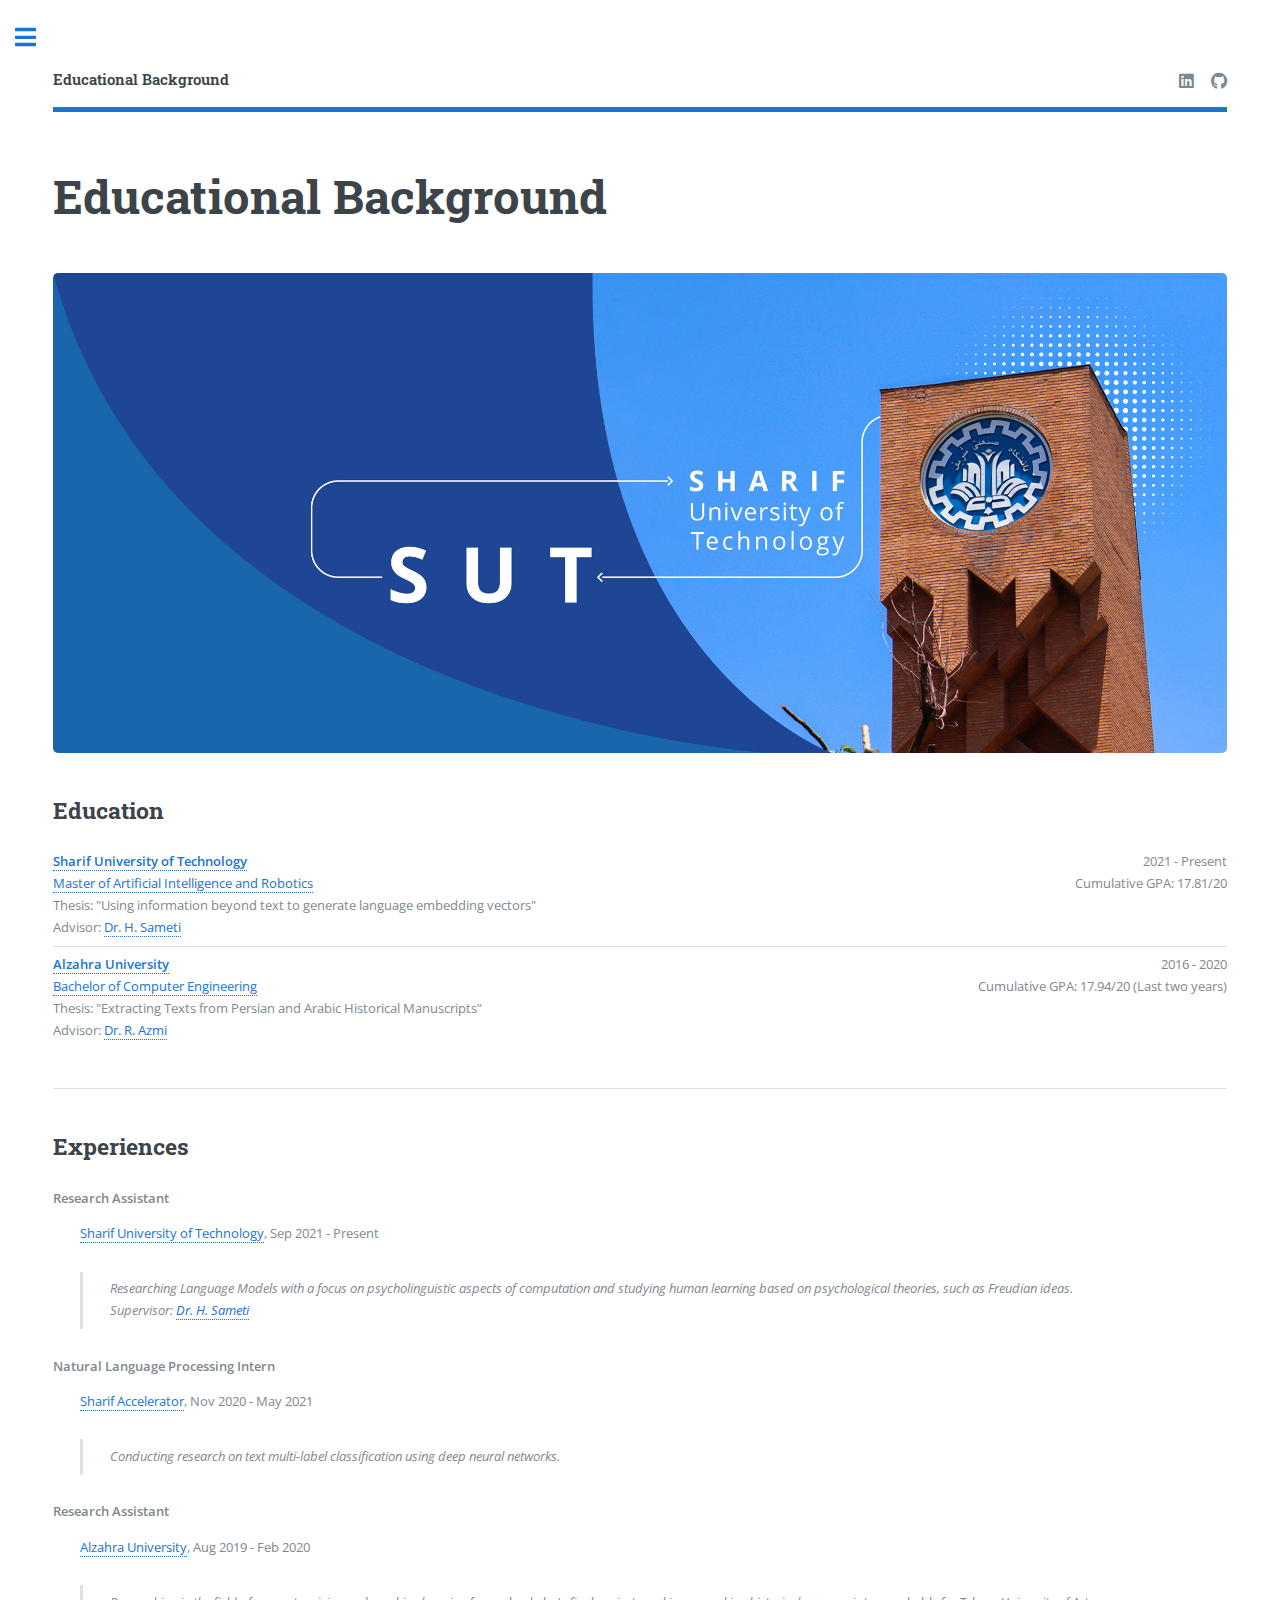
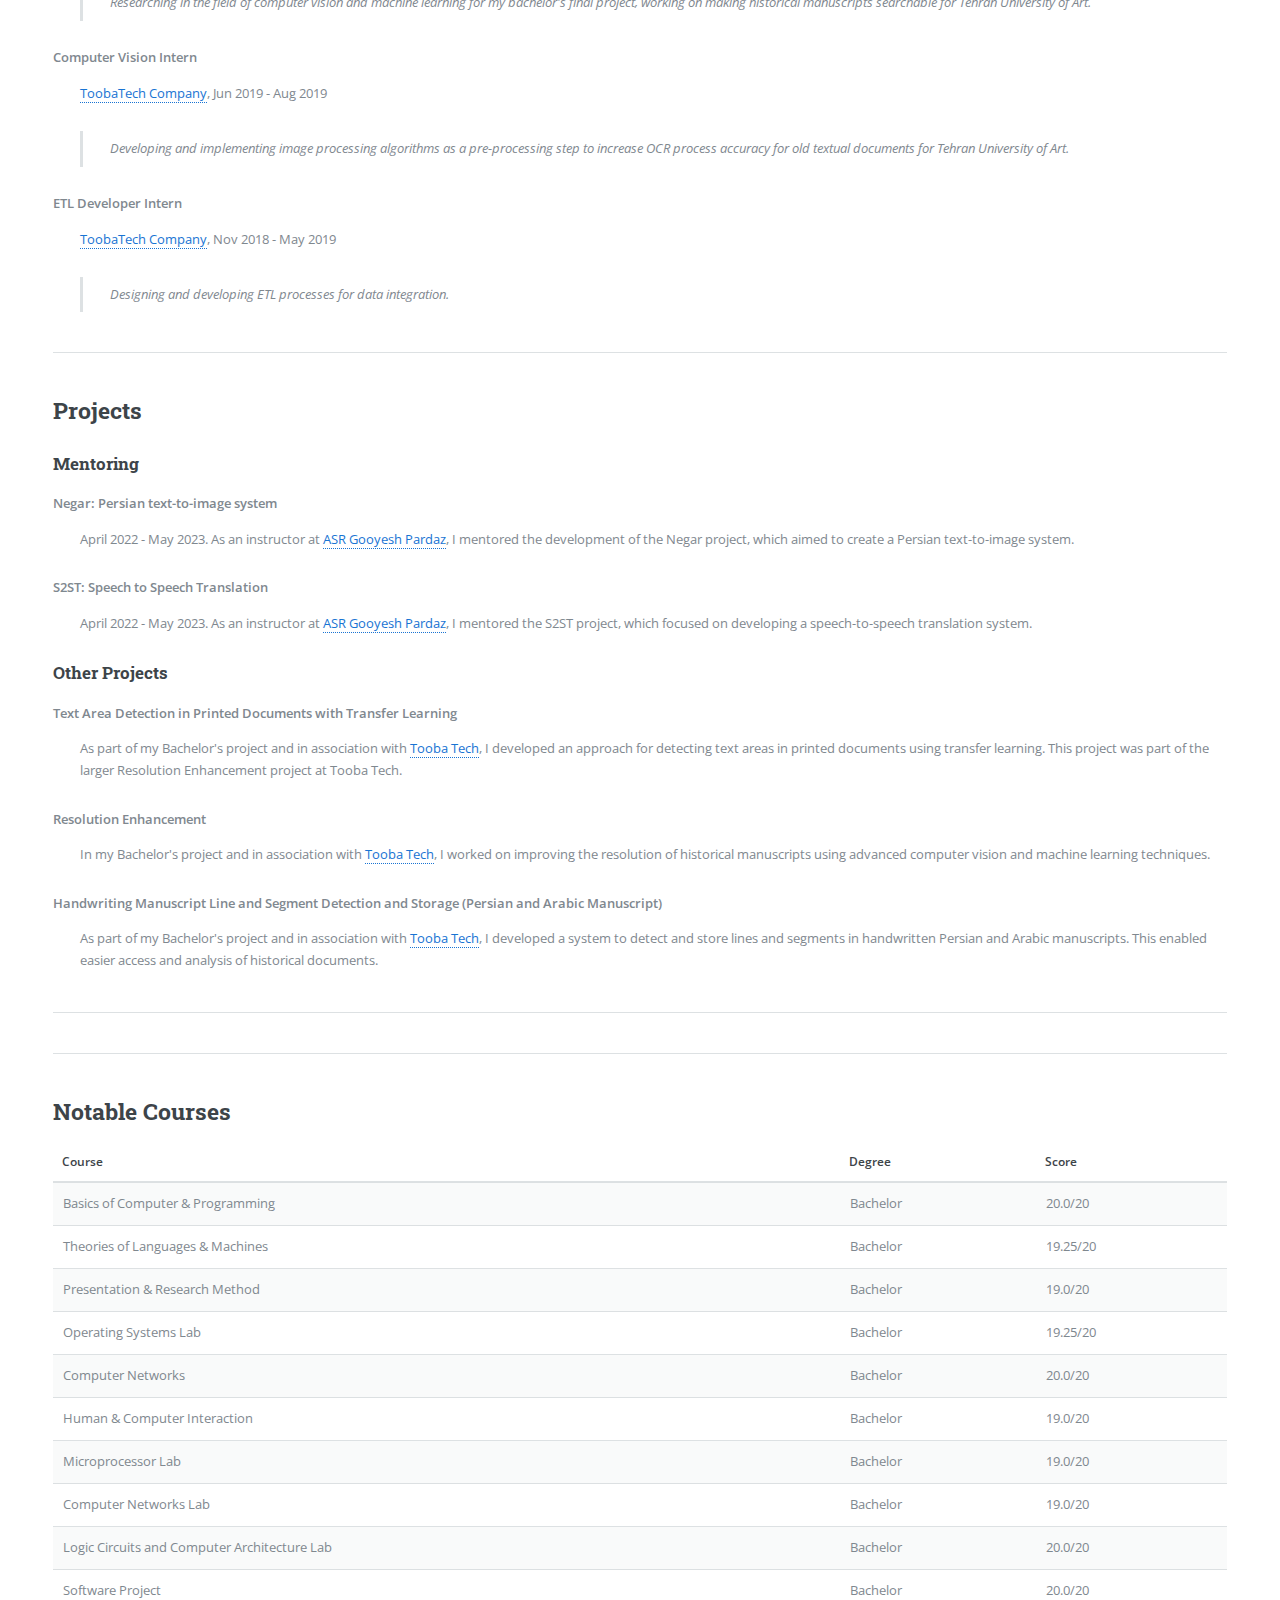
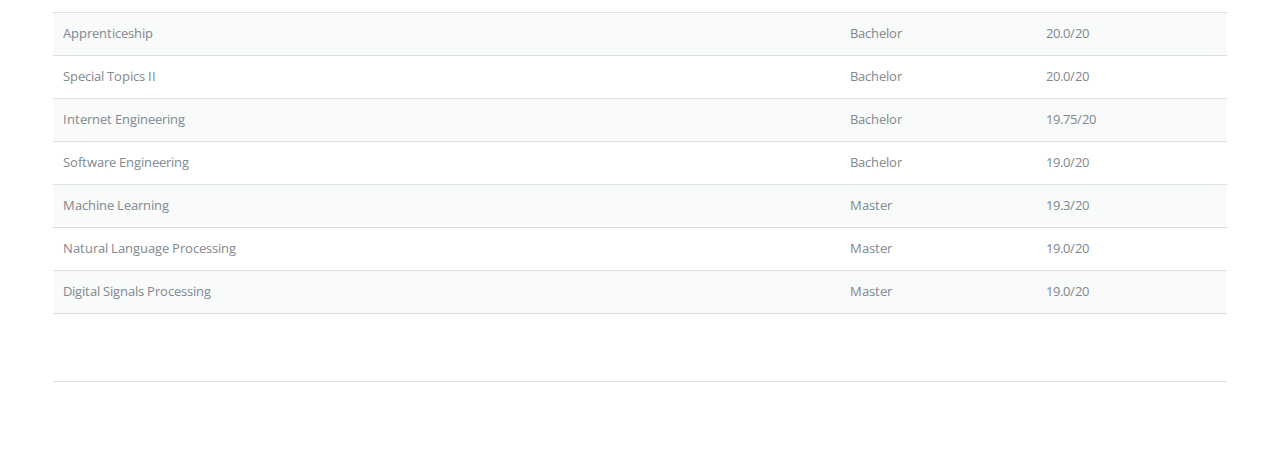
==== Education_and_Research.html @ 4a3ab9bb "Add files via upload" ====
<!DOCTYPE HTML>
<!--
	Editorial by HTML5 UP
	html5up.net | @ajlkn
	Free for personal and commercial use under the CCA 3.0 license (html5up.net/license)
-->
<html>
	<head>
		<title>Zeinab S. Taghavi</title>
		<meta charset="utf-8" />
		<meta name="viewport" content="width=device-width, initial-scale=1, user-scalable=no" />
		<link rel="stylesheet" href="assets/css/main.css" />
	</head>
	<body class="is-preload">

		<!-- Wrapper -->
			<div id="wrapper">

				<!-- Main -->
					<div id="main">
						<div class="inner">

							<!-- Header -->
								<header id="header">
									<a href="Education_and_Research.html" class="logo"><strong>Educational Background</strong></a>
									<ul class="icons">
										<li><a href="https://www.linkedin.com/in/zeinab-taghavi" class="icon brands fa-linkedin"><span class="label">Linkedin</span></a></li>
										<li><a href="https://github.com/ZeinabTaghavi" class="icon brands fa-github"><span class="label">Github</span></a></li>
									</ul>
								</header>

								
								
							<!-- Content -->
								<section>
									<header class="main">
										<h1>Educational Background</h1>
									</header>

									<span class="image main"><img src="images/edu_1.png" alt="" /></span>

									<div class="col-6 col-12-small" id="Education">
										<h2>Education</h2>
										<ul class="alt">
											<li>
												<strong><a href="https://en.sharif.edu">Sharif University of Technology</a></strong> <span style="float: right;">2021 - Present</span><br>
												<a href="https://ce.sharif.edu">Master of Artificial Intelligence and Robotics</a> <span style="float: right;">Cumulative GPA: 17.81/20</span><br>
												Thesis: "Using information beyond text to generate language embedding vectors"<br>
												Advisor: <a href="http://sharif.edu/~sameti/">Dr. H. Sameti</a>
											</li>
											<li>
												<strong><a href="https://en.alzahra.ac.ir">Alzahra University</a></strong> <span style="float: right;">2016 - 2020</span><br>
												<a href="https://en.alzahra.ac.ir/engineering-history">Bachelor of Computer Engineering</a> <span style="float: right;">Cumulative GPA: 17.94/20 (Last two years)</span><br>
												Thesis: "Extracting Texts from Persian and Arabic Historical Manuscripts"<br>
												Advisor: <a href="https://staff.alzahra.ac.ir/azmi/En">Dr. R. Azmi</a>
											</li>
										</ul>
									</div>
									
									<hr class="major" />
									
									<div id="Experiences">
										<h2>Experiences</h2>
										<dl>
											<dt>Research Assistant</dt>
											<dd>
												<p><a href="https://en.sharif.edu">Sharif University of Technology</a>, Sep 2021 - Present<br>
													<blockquote>Researching Language Models with a focus on psycholinguistic aspects of computation and studying human learning based on psychological theories, such as Freudian ideas.<br>
												Supervisor: <a href="http://sharif.edu/~sameti/">Dr. H. Sameti</a></blockquote></p>
											</dd>
											<dt>Natural Language Processing Intern</dt>
											<dd>
												<p><a href="https://techpark.sharif.ir/en/accelerator/">Sharif Accelerator</a>, Nov 2020 - May 2021<br>
												<blockquote>Conducting research on text multi-label classification using deep neural networks.</blockquote></p>
											</dd>
											<dt>Research Assistant</dt>
											<dd>
												<p><a href="https://en.alzahra.ac.ir">Alzahra University</a>, Aug 2019 - Feb 2020<br>
												<blockquote>Researching in the field of computer vision and machine learning for my bachelor's final project, working on making historical manuscripts searchable for Tehran University of Art.</blockquote></p>
											</dd>
											<dt>Computer Vision Intern</dt>
											<dd>
												<p><a href="https://www.linkedin.com/company/toobatech/about/">ToobaTech Company</a>, Jun 2019 - Aug 2019<br>
												<blockquote>Developing and implementing image processing algorithms as a pre-processing step to increase OCR process accuracy for old textual documents for Tehran University of Art.</blockquote></p>
											</dd>
											<dt>ETL Developer Intern</dt>
											<dd>
												<p><a href="https://www.linkedin.com/company/toobatech/about/">ToobaTech Company</a>, Nov 2018 - May 2019<br>
												<blockquote>Designing and developing ETL processes for data integration.</blockquote></p>
											</dd>
										</dl>
									</div>

									
									<hr class="major" />
									<div id="Projects">
										<h2>Projects</h2>

										<h3>Mentoring</h3>
										<dl>
											<dt>Negar: Persian text-to-image system</dt>
											<dd>
												<p>April 2022 - May 2023. As an instructor at <a href="http://asr-gooyesh.com/en/">ASR Gooyesh Pardaz</a>, I mentored the development of the Negar project, which aimed to create a Persian text-to-image system.</p>
											</dd>
											<dt>S2ST: Speech to Speech Translation</dt>
											<dd>
												<p>April 2022 - May 2023. As an instructor at <a href="http://asr-gooyesh.com/en/">ASR Gooyesh Pardaz</a>, I mentored the S2ST project, which focused on developing a speech-to-speech translation system.</p>
											</dd>
										</dl>

										<h3>Other Projects</h3>
										<dl>
											<dt>Text Area Detection in Printed Documents with Transfer Learning</dt>
											<dd>
												<p>As part of my Bachelor's project and in association with <a href="https://www.linkedin.com/company/toobatech/about/">Tooba Tech</a>, I developed an approach for detecting text areas in printed documents using transfer learning. This project was part of the larger Resolution Enhancement project at Tooba Tech.</p>
											</dd>
											<dt>Resolution Enhancement</dt>
											<dd>
												<p>In my Bachelor's project and in association with <a href="https://www.linkedin.com/company/toobatech/about/">Tooba Tech</a>, I worked on improving the resolution of historical manuscripts using advanced computer vision and machine learning techniques.</p>
											</dd>
											<dt>Handwriting Manuscript Line and Segment Detection and Storage (Persian and Arabic Manuscript)</dt>
											<dd>
												<p>As part of my Bachelor's project and in association with <a href="https://www.linkedin.com/company/toobatech/about/">Tooba Tech</a>, I developed a system to detect and store lines and segments in handwritten Persian and Arabic manuscripts. This enabled easier access and analysis of historical documents.</p>
											</dd>
										</dl>
									</div>

									<hr class="major" />

									<hr class="major" />


									<div id="Notable_Courses">
										<h2>Notable Courses</h2>
										<div class="table-wrapper">
											<table>
												<thead>
													<tr>
														<th>Course</th>
														<th>Degree</th>
														<th>Score</th>
													</tr>
												</thead>
												<tbody>
													<!-- Bachelor Courses -->
													<tr>
														<td>Basics of Computer & Programming</td>
														<td>Bachelor</td>
														<td>20.0/20</td>
													</tr>
													<tr>
														<td>Theories of Languages & Machines</td>
														<td>Bachelor</td>
														<td>19.25/20</td>
													</tr>
													<!-- Add more Bachelor courses here -->
													<tr>
														<td>Presentation & Research Method</td>
														<td>Bachelor</td>
														<td>19.0/20</td>
													</tr>
													<tr>
														<td>Operating Systems Lab</td>
														<td>Bachelor</td>
														<td>19.25/20</td>
													</tr>
													<tr>
														<td>Computer Networks</td>
														<td>Bachelor</td>
														<td>20.0/20</td>
													</tr>
													<tr>
														<td>Human & Computer Interaction</td>
														<td>Bachelor</td>
														<td>19.0/20</td>
													</tr>
													<tr>
														<td>Microprocessor Lab</td>
														<td>Bachelor</td>
														<td>19.0/20</td>
													</tr>
													<tr>
														<td>Computer Networks Lab</td>
														<td>Bachelor</td>
														<td>19.0/20</td>
													</tr>
													<tr>
														<td>Logic Circuits and Computer Architecture Lab</td>
														<td>Bachelor</td>
														<td>20.0/20</td>
													</tr>
													<tr>
														<td>Software Project</td>
														<td>Bachelor</td>
														<td>20.0/20</td>
													</tr>
													<tr>
														<td>Apprenticeship</td>
														<td>Bachelor</td>
														<td>20.0/20</td>
													</tr>
													<tr>
														<td>Special Topics II</td>
														<td>Bachelor</td>
														<td>20.0/20</td>
													</tr>
													<tr>
														<td>Internet Engineering</td>
														<td>Bachelor</td>
														<td>19.75/20</td>
													</tr>
													<tr>
														<td>Software Engineering</td>
														<td>Bachelor</td>
														<td>19.0/20</td>
													</tr>
									
													<!-- Master Courses -->
													<tr>
														<td>Machine Learning</td>
														<td>Master</td>
														<td>19.3/20</td>
													</tr>
													<tr>
														<td>Natural Language Processing</td>
														<td>Master</td>
														<td>19.0/20</td>
													</tr>
													<tr>
														<td>Digital Signals Processing</td>
														<td>Master</td>
														<td>19.0/20</td>
													</tr>
													<!-- Add more Master courses here -->
												</tbody>
											</table>
										</div>
									</div>
									
									<hr class="major" />

								
								</section>

						</div>
					</div>

				<!-- Sidebar -->
				<div id="sidebar">
					<div class="inner">


						<!-- Menu -->
							<nav id="menu">
								<header class="major">
									<h2>Menu</h2>
								</header>
								<ul>
									<li><a href="index.html">Homepage</a></li>
									<li><a href="Education_and_Research.html">Education & Research</a></li>
									<ul>
										<li><a href="#Education">Education</a></li>
										<li><a href="#Experiences">Experiences</a></li>
										<li><a href="#Projects">Projects</a></li>
										<!-- <li><a href="#Publications">Publications</a></li> -->
										<li><a href="#Notable_Courses">Notable Courses</a></li>
									</ul>
									<li><a href="Teaching_Assistant_and_Experience.html">Teaching Assistant & Experience</a></li>
									
									<!-- <li>
										<span class="opener">Submenu</span>
										<ul>
											<li><a href="#">Lorem Dolor</a></li>
											<li><a href="#">Ipsum Adipiscing</a></li>
											<li><a href="#">Tempus Magna</a></li>
											<li><a href="#">Feugiat Veroeros</a></li>
										</ul>
									</li> -->
								</ul>
							</nav>

						<!-- Section -->
							<!-- <section>
								<header class="major">
									<h2>Ante interdum</h2>
								</header>
								<div class="mini-posts">
									<article>
										<a href="#" class="image"><img src="images/pic07.jpg" alt="" /></a>
										<p>Aenean ornare velit lacus, ac varius enim lorem ullamcorper dolore aliquam.</p>
									</article>
									<article>
										<a href="#" class="image"><img src="images/pic08.jpg" alt="" /></a>
										<p>Aenean ornare velit lacus, ac varius enim lorem ullamcorper dolore aliquam.</p>
									</article>
									<article>
										<a href="#" class="image"><img src="images/pic09.jpg" alt="" /></a>
										<p>Aenean ornare velit lacus, ac varius enim lorem ullamcorper dolore aliquam.</p>
									</article>
								</div>
								<ul class="actions">
									<li><a href="#" class="button">More</a></li>
								</ul>
							</section> -->

						<!-- Section -->
							<section>
								<header class="major">
									<h2>Get in touch</h2>
								</header>
								<p>I'm always excited to connect with others who share my interests in artificial intelligence, language models, and related research areas. If you have any questions, ideas, or opportunities you'd like to discuss, please don't hesitate to reach out. You can contact me through email. I look forward to hearing from you and exploring potential collaborations!</p>
								<ul class="contact">
									<li class="icon solid fa-envelope"><a href="#">zeinabtaghavi@sharif.edu</a></li>
									<li class="icon solid fa-envelope"><a href="#">zeinabtaghavi1377@gmail.com</a></li>
									
								</ul>
							</section>


							<!-- Footer -->
								<footer id="footer">
									<p class="copyright">&copy; Untitled. All rights reserved. Demo Images: <a href="https://unsplash.com">Unsplash</a>. Design: <a href="https://html5up.net">HTML5 UP</a>.</p>
								</footer>

						</div>
					</div>

			</div>

		<!-- Scripts -->
			<script src="assets/js/jquery.min.js"></script>
			<script src="assets/js/browser.min.js"></script>
			<script src="assets/js/breakpoints.min.js"></script>
			<script src="assets/js/util.js"></script>
			<script src="assets/js/main.js"></script>

	</body>
</html>
---- assets/css/main.css ----
@import url(fontawesome-all.min.css);
@import url("https://fonts.googleapis.com/css?family=Open+Sans:400,600,400italic,600italic|Roboto+Slab:400,700");
/*
	Editorial by HTML5 UP
	html5up.net | @ajlkn
	Free for personal and commercial use under the CCA 3.0 license (html5up.net/license)
*/
html, body, div, span, applet, object,
iframe, h1, h2, h3, h4, h5, h6, p, blockquote,
pre, a, abbr, acronym, address, big, cite,
code, del, dfn, em, img, ins, kbd, q, s, samp,
small, strike, strong, sub, sup, tt, var, b,
u, i, center, dl, dt, dd, ol, ul, li, fieldset,
form, label, legend, table, caption, tbody,
tfoot, thead, tr, th, td, article, aside,
canvas, details, embed, figure, figcaption,
footer, header, hgroup, menu, nav, output, ruby,
section, summary, time, mark, audio, video {
  margin: 0;
  padding: 0;
  border: 0;
  font-size: 100%;
  font: inherit;
  vertical-align: baseline; }

article, aside, details, figcaption, figure,
footer, header, hgroup, menu, nav, section {
  display: block; }

body {
  line-height: 1; }

ol, ul {
  list-style: none; }

blockquote, q {
  quotes: none; }
  blockquote:before, blockquote:after, q:before, q:after {
    content: '';
    content: none; }

table {
  border-collapse: collapse;
  border-spacing: 0; }

body {
  -webkit-text-size-adjust: none; }

mark {
  background-color: transparent;
  color: inherit; }

input::-moz-focus-inner {
  border: 0;
  padding: 0; }

input, select, textarea {
  -moz-appearance: none;
  -webkit-appearance: none;
  -ms-appearance: none;
  appearance: none; }

/* Basic */
@-ms-viewport {
  width: device-width; }

body {
  -ms-overflow-style: scrollbar; }

@media screen and (max-width: 480px) {
  html, body {
    min-width: 320px; } }

html {
  box-sizing: border-box; }

*, *:before, *:after {
  box-sizing: inherit; }

body {
  background: #ffffff; }
  body.is-preload *, body.is-preload *:before, body.is-preload *:after, body.is-resizing *, body.is-resizing *:before, body.is-resizing *:after {
    -moz-animation: none !important;
    -webkit-animation: none !important;
    -ms-animation: none !important;
    animation: none !important;
    -moz-transition: none !important;
    -webkit-transition: none !important;
    -ms-transition: none !important;
    transition: none !important; }

/* Type */
body, input, select, textarea {
  color: #7f888f;
  font-family: "Open Sans", sans-serif;
  font-size: 13pt;
  font-weight: 400;
  line-height: 1.65; }
  @media screen and (max-width: 1680px) {
    body, input, select, textarea {
      font-size: 11pt; } }
  @media screen and (max-width: 1280px) {
    body, input, select, textarea {
      font-size: 10pt; } }
  @media screen and (max-width: 360px) {
    body, input, select, textarea {
      font-size: 9pt; } }

a {
  -moz-transition: color 0.2s ease-in-out, border-bottom-color 0.2s ease-in-out;
  -webkit-transition: color 0.2s ease-in-out, border-bottom-color 0.2s ease-in-out;
  -ms-transition: color 0.2s ease-in-out, border-bottom-color 0.2s ease-in-out;
  transition: color 0.2s ease-in-out, border-bottom-color 0.2s ease-in-out;
  border-bottom: dotted 1px;
  color: #1974D3;
  text-decoration: none; }
  a:hover {
    border-bottom-color: #1974D3;
    color: #1974D3 !important; }
    a:hover strong {
      color: inherit; }

strong, b {
  color: #3d4449;
  font-weight: 600; }

em, i {
  font-style: italic; }

p {
  margin: 0 0 2em 0; }

h1, h2, h3, h4, h5, h6 {
  color: #3d4449;
  font-family: "Roboto Slab", serif;
  font-weight: 700;
  line-height: 1.5;
  margin: 0 0 1em 0; }
  h1 a, h2 a, h3 a, h4 a, h5 a, h6 a {
    color: inherit;
    text-decoration: none;
    border-bottom: 0; }

h1 {
  font-size: 4em;
  margin: 0 0 0.5em 0;
  line-height: 1.3; }

h2 {
  font-size: 1.75em; }

h3 {
  font-size: 1.25em; }

h4 {
  font-size: 1.1em; }

h5 {
  font-size: 0.9em; }

h6 {
  font-size: 0.7em; }

@media screen and (max-width: 1680px) {
  h1 {
    font-size: 3.5em; } }

@media screen and (max-width: 980px) {
  h1 {
    font-size: 3.25em; } }

@media screen and (max-width: 736px) {
  h1 {
    font-size: 2em;
    line-height: 1.4; }
  h2 {
    font-size: 1.5em; } }

sub {
  font-size: 0.8em;
  position: relative;
  top: 0.5em; }

sup {
  font-size: 0.8em;
  position: relative;
  top: -0.5em; }

blockquote {
  border-left: solid 3px rgba(210, 215, 217, 0.75);
  font-style: italic;
  margin: 0 0 2em 0;
  padding: 0.5em 0 0.5em 2em; }

code {
  background: rgba(230, 235, 237, 0.25);
  border-radius: 0.375em;
  border: solid 1px rgba(210, 215, 217, 0.75);
  font-family: "Courier New", monospace;
  font-size: 0.9em;
  margin: 0 0.25em;
  padding: 0.25em 0.65em; }

pre {
  -webkit-overflow-scrolling: touch;
  font-family: "Courier New", monospace;
  font-size: 0.9em;
  margin: 0 0 2em 0; }
  pre code {
    display: block;
    line-height: 1.75;
    padding: 1em 1.5em;
    overflow-x: auto; }

hr {
  border: 0;
  border-bottom: solid 1px rgba(210, 215, 217, 0.75);
  margin: 2em 0; }
  hr.major {
    margin: 3em 0; }

.align-left {
  text-align: left; }

.align-center {
  text-align: center; }

.align-right {
  text-align: right; }

/* Row */
.row {
  display: flex;
  flex-wrap: wrap;
  box-sizing: border-box;
  align-items: stretch; }
  .row > * {
    box-sizing: border-box; }
  .row.gtr-uniform > * > :last-child {
    margin-bottom: 0; }
  .row.aln-left {
    justify-content: flex-start; }
  .row.aln-center {
    justify-content: center; }
  .row.aln-right {
    justify-content: flex-end; }
  .row.aln-top {
    align-items: flex-start; }
  .row.aln-middle {
    align-items: center; }
  .row.aln-bottom {
    align-items: flex-end; }
  .row > .imp {
    order: -1; }
  .row > .col-1 {
    width: 8.33333%; }
  .row > .off-1 {
    margin-left: 8.33333%; }
  .row > .col-2 {
    width: 16.66667%; }
  .row > .off-2 {
    margin-left: 16.66667%; }
  .row > .col-3 {
    width: 25%; }
  .row > .off-3 {
    margin-left: 25%; }
  .row > .col-4 {
    width: 33.33333%; }
  .row > .off-4 {
    margin-left: 33.33333%; }
  .row > .col-5 {
    width: 41.66667%; }
  .row > .off-5 {
    margin-left: 41.66667%; }
  .row > .col-6 {
    width: 50%; }
  .row > .off-6 {
    margin-left: 50%; }
  .row > .col-7 {
    width: 58.33333%; }
  .row > .off-7 {
    margin-left: 58.33333%; }
  .row > .col-8 {
    width: 66.66667%; }
  .row > .off-8 {
    margin-left: 66.66667%; }
  .row > .col-9 {
    width: 75%; }
  .row > .off-9 {
    margin-left: 75%; }
  .row > .col-10 {
    width: 83.33333%; }
  .row > .off-10 {
    margin-left: 83.33333%; }
  .row > .col-11 {
    width: 91.66667%; }
  .row > .off-11 {
    margin-left: 91.66667%; }
  .row > .col-12 {
    width: 100%; }
  .row > .off-12 {
    margin-left: 100%; }
  .row.gtr-0 {
    margin-top: 0;
    margin-left: 0em; }
    .row.gtr-0 > * {
      padding: 0 0 0 0em; }
    .row.gtr-0.gtr-uniform {
      margin-top: 0em; }
      .row.gtr-0.gtr-uniform > * {
        padding-top: 0em; }
  .row.gtr-25 {
    margin-top: 0;
    margin-left: -0.375em; }
    .row.gtr-25 > * {
      padding: 0 0 0 0.375em; }
    .row.gtr-25.gtr-uniform {
      margin-top: -0.375em; }
      .row.gtr-25.gtr-uniform > * {
        padding-top: 0.375em; }
  .row.gtr-50 {
    margin-top: 0;
    margin-left: -0.75em; }
    .row.gtr-50 > * {
      padding: 0 0 0 0.75em; }
    .row.gtr-50.gtr-uniform {
      margin-top: -0.75em; }
      .row.gtr-50.gtr-uniform > * {
        padding-top: 0.75em; }
  .row {
    margin-top: 0;
    margin-left: -1.5em; }
    .row > * {
      padding: 0 0 0 1.5em; }
    .row.gtr-uniform {
      margin-top: -1.5em; }
      .row.gtr-uniform > * {
        padding-top: 1.5em; }
  .row.gtr-150 {
    margin-top: 0;
    margin-left: -2.25em; }
    .row.gtr-150 > * {
      padding: 0 0 0 2.25em; }
    .row.gtr-150.gtr-uniform {
      margin-top: -2.25em; }
      .row.gtr-150.gtr-uniform > * {
        padding-top: 2.25em; }
  .row.gtr-200 {
    margin-top: 0;
    margin-left: -3em; }
    .row.gtr-200 > * {
      padding: 0 0 0 3em; }
    .row.gtr-200.gtr-uniform {
      margin-top: -3em; }
      .row.gtr-200.gtr-uniform > * {
        padding-top: 3em; }
  @media screen and (max-width: 1680px) {
    .row {
      display: flex;
      flex-wrap: wrap;
      box-sizing: border-box;
      align-items: stretch; }
      .row > * {
        box-sizing: border-box; }
      .row.gtr-uniform > * > :last-child {
        margin-bottom: 0; }
      .row.aln-left {
        justify-content: flex-start; }
      .row.aln-center {
        justify-content: center; }
      .row.aln-right {
        justify-content: flex-end; }
      .row.aln-top {
        align-items: flex-start; }
      .row.aln-middle {
        align-items: center; }
      .row.aln-bottom {
        align-items: flex-end; }
      .row > .imp-xlarge {
        order: -1; }
      .row > .col-1-xlarge {
        width: 8.33333%; }
      .row > .off-1-xlarge {
        margin-left: 8.33333%; }
      .row > .col-2-xlarge {
        width: 16.66667%; }
      .row > .off-2-xlarge {
        margin-left: 16.66667%; }
      .row > .col-3-xlarge {
        width: 25%; }
      .row > .off-3-xlarge {
        margin-left: 25%; }
      .row > .col-4-xlarge {
        width: 33.33333%; }
      .row > .off-4-xlarge {
        margin-left: 33.33333%; }
      .row > .col-5-xlarge {
        width: 41.66667%; }
      .row > .off-5-xlarge {
        margin-left: 41.66667%; }
      .row > .col-6-xlarge {
        width: 50%; }
      .row > .off-6-xlarge {
        margin-left: 50%; }
      .row > .col-7-xlarge {
        width: 58.33333%; }
      .row > .off-7-xlarge {
        margin-left: 58.33333%; }
      .row > .col-8-xlarge {
        width: 66.66667%; }
      .row > .off-8-xlarge {
        margin-left: 66.66667%; }
      .row > .col-9-xlarge {
        width: 75%; }
      .row > .off-9-xlarge {
        margin-left: 75%; }
      .row > .col-10-xlarge {
        width: 83.33333%; }
      .row > .off-10-xlarge {
        margin-left: 83.33333%; }
      .row > .col-11-xlarge {
        width: 91.66667%; }
      .row > .off-11-xlarge {
        margin-left: 91.66667%; }
      .row > .col-12-xlarge {
        width: 100%; }
      .row > .off-12-xlarge {
        margin-left: 100%; }
      .row.gtr-0 {
        margin-top: 0;
        margin-left: 0em; }
        .row.gtr-0 > * {
          padding: 0 0 0 0em; }
        .row.gtr-0.gtr-uniform {
          margin-top: 0em; }
          .row.gtr-0.gtr-uniform > * {
            padding-top: 0em; }
      .row.gtr-25 {
        margin-top: 0;
        margin-left: -0.375em; }
        .row.gtr-25 > * {
          padding: 0 0 0 0.375em; }
        .row.gtr-25.gtr-uniform {
          margin-top: -0.375em; }
          .row.gtr-25.gtr-uniform > * {
            padding-top: 0.375em; }
      .row.gtr-50 {
        margin-top: 0;
        margin-left: -0.75em; }
        .row.gtr-50 > * {
          padding: 0 0 0 0.75em; }
        .row.gtr-50.gtr-uniform {
          margin-top: -0.75em; }
          .row.gtr-50.gtr-uniform > * {
            padding-top: 0.75em; }
      .row {
        margin-top: 0;
        margin-left: -1.5em; }
        .row > * {
          padding: 0 0 0 1.5em; }
        .row.gtr-uniform {
          margin-top: -1.5em; }
          .row.gtr-uniform > * {
            padding-top: 1.5em; }
      .row.gtr-150 {
        margin-top: 0;
        margin-left: -2.25em; }
        .row.gtr-150 > * {
          padding: 0 0 0 2.25em; }
        .row.gtr-150.gtr-uniform {
          margin-top: -2.25em; }
          .row.gtr-150.gtr-uniform > * {
            padding-top: 2.25em; }
      .row.gtr-200 {
        margin-top: 0;
        margin-left: -3em; }
        .row.gtr-200 > * {
          padding: 0 0 0 3em; }
        .row.gtr-200.gtr-uniform {
          margin-top: -3em; }
          .row.gtr-200.gtr-uniform > * {
            padding-top: 3em; } }
  @media screen and (max-width: 1280px) {
    .row {
      display: flex;
      flex-wrap: wrap;
      box-sizing: border-box;
      align-items: stretch; }
      .row > * {
        box-sizing: border-box; }
      .row.gtr-uniform > * > :last-child {
        margin-bottom: 0; }
      .row.aln-left {
        justify-content: flex-start; }
      .row.aln-center {
        justify-content: center; }
      .row.aln-right {
        justify-content: flex-end; }
      .row.aln-top {
        align-items: flex-start; }
      .row.aln-middle {
        align-items: center; }
      .row.aln-bottom {
        align-items: flex-end; }
      .row > .imp-large {
        order: -1; }
      .row > .col-1-large {
        width: 8.33333%; }
      .row > .off-1-large {
        margin-left: 8.33333%; }
      .row > .col-2-large {
        width: 16.66667%; }
      .row > .off-2-large {
        margin-left: 16.66667%; }
      .row > .col-3-large {
        width: 25%; }
      .row > .off-3-large {
        margin-left: 25%; }
      .row > .col-4-large {
        width: 33.33333%; }
      .row > .off-4-large {
        margin-left: 33.33333%; }
      .row > .col-5-large {
        width: 41.66667%; }
      .row > .off-5-large {
        margin-left: 41.66667%; }
      .row > .col-6-large {
        width: 50%; }
      .row > .off-6-large {
        margin-left: 50%; }
      .row > .col-7-large {
        width: 58.33333%; }
      .row > .off-7-large {
        margin-left: 58.33333%; }
      .row > .col-8-large {
        width: 66.66667%; }
      .row > .off-8-large {
        margin-left: 66.66667%; }
      .row > .col-9-large {
        width: 75%; }
      .row > .off-9-large {
        margin-left: 75%; }
      .row > .col-10-large {
        width: 83.33333%; }
      .row > .off-10-large {
        margin-left: 83.33333%; }
      .row > .col-11-large {
        width: 91.66667%; }
      .row > .off-11-large {
        margin-left: 91.66667%; }
      .row > .col-12-large {
        width: 100%; }
      .row > .off-12-large {
        margin-left: 100%; }
      .row.gtr-0 {
        margin-top: 0;
        margin-left: 0em; }
        .row.gtr-0 > * {
          padding: 0 0 0 0em; }
        .row.gtr-0.gtr-uniform {
          margin-top: 0em; }
          .row.gtr-0.gtr-uniform > * {
            padding-top: 0em; }
      .row.gtr-25 {
        margin-top: 0;
        margin-left: -0.375em; }
        .row.gtr-25 > * {
          padding: 0 0 0 0.375em; }
        .row.gtr-25.gtr-uniform {
          margin-top: -0.375em; }
          .row.gtr-25.gtr-uniform > * {
            padding-top: 0.375em; }
      .row.gtr-50 {
        margin-top: 0;
        margin-left: -0.75em; }
        .row.gtr-50 > * {
          padding: 0 0 0 0.75em; }
        .row.gtr-50.gtr-uniform {
          margin-top: -0.75em; }
          .row.gtr-50.gtr-uniform > * {
            padding-top: 0.75em; }
      .row {
        margin-top: 0;
        margin-left: -1.5em; }
        .row > * {
          padding: 0 0 0 1.5em; }
        .row.gtr-uniform {
          margin-top: -1.5em; }
          .row.gtr-uniform > * {
            padding-top: 1.5em; }
      .row.gtr-150 {
        margin-top: 0;
        margin-left: -2.25em; }
        .row.gtr-150 > * {
          padding: 0 0 0 2.25em; }
        .row.gtr-150.gtr-uniform {
          margin-top: -2.25em; }
          .row.gtr-150.gtr-uniform > * {
            padding-top: 2.25em; }
      .row.gtr-200 {
        margin-top: 0;
        margin-left: -3em; }
        .row.gtr-200 > * {
          padding: 0 0 0 3em; }
        .row.gtr-200.gtr-uniform {
          margin-top: -3em; }
          .row.gtr-200.gtr-uniform > * {
            padding-top: 3em; } }
  @media screen and (max-width: 980px) {
    .row {
      display: flex;
      flex-wrap: wrap;
      box-sizing: border-box;
      align-items: stretch; }
      .row > * {
        box-sizing: border-box; }
      .row.gtr-uniform > * > :last-child {
        margin-bottom: 0; }
      .row.aln-left {
        justify-content: flex-start; }
      .row.aln-center {
        justify-content: center; }
      .row.aln-right {
        justify-content: flex-end; }
      .row.aln-top {
        align-items: flex-start; }
      .row.aln-middle {
        align-items: center; }
      .row.aln-bottom {
        align-items: flex-end; }
      .row > .imp-medium {
        order: -1; }
      .row > .col-1-medium {
        width: 8.33333%; }
      .row > .off-1-medium {
        margin-left: 8.33333%; }
      .row > .col-2-medium {
        width: 16.66667%; }
      .row > .off-2-medium {
        margin-left: 16.66667%; }
      .row > .col-3-medium {
        width: 25%; }
      .row > .off-3-medium {
        margin-left: 25%; }
      .row > .col-4-medium {
        width: 33.33333%; }
      .row > .off-4-medium {
        margin-left: 33.33333%; }
      .row > .col-5-medium {
        width: 41.66667%; }
      .row > .off-5-medium {
        margin-left: 41.66667%; }
      .row > .col-6-medium {
        width: 50%; }
      .row > .off-6-medium {
        margin-left: 50%; }
      .row > .col-7-medium {
        width: 58.33333%; }
      .row > .off-7-medium {
        margin-left: 58.33333%; }
      .row > .col-8-medium {
        width: 66.66667%; }
      .row > .off-8-medium {
        margin-left: 66.66667%; }
      .row > .col-9-medium {
        width: 75%; }
      .row > .off-9-medium {
        margin-left: 75%; }
      .row > .col-10-medium {
        width: 83.33333%; }
      .row > .off-10-medium {
        margin-left: 83.33333%; }
      .row > .col-11-medium {
        width: 91.66667%; }
      .row > .off-11-medium {
        margin-left: 91.66667%; }
      .row > .col-12-medium {
        width: 100%; }
      .row > .off-12-medium {
        margin-left: 100%; }
      .row.gtr-0 {
        margin-top: 0;
        margin-left: 0em; }
        .row.gtr-0 > * {
          padding: 0 0 0 0em; }
        .row.gtr-0.gtr-uniform {
          margin-top: 0em; }
          .row.gtr-0.gtr-uniform > * {
            padding-top: 0em; }
      .row.gtr-25 {
        margin-top: 0;
        margin-left: -0.375em; }
        .row.gtr-25 > * {
          padding: 0 0 0 0.375em; }
        .row.gtr-25.gtr-uniform {
          margin-top: -0.375em; }
          .row.gtr-25.gtr-uniform > * {
            padding-top: 0.375em; }
      .row.gtr-50 {
        margin-top: 0;
        margin-left: -0.75em; }
        .row.gtr-50 > * {
          padding: 0 0 0 0.75em; }
        .row.gtr-50.gtr-uniform {
          margin-top: -0.75em; }
          .row.gtr-50.gtr-uniform > * {
            padding-top: 0.75em; }
      .row {
        margin-top: 0;
        margin-left: -1.5em; }
        .row > * {
          padding: 0 0 0 1.5em; }
        .row.gtr-uniform {
          margin-top: -1.5em; }
          .row.gtr-uniform > * {
            padding-top: 1.5em; }
      .row.gtr-150 {
        margin-top: 0;
        margin-left: -2.25em; }
        .row.gtr-150 > * {
          padding: 0 0 0 2.25em; }
        .row.gtr-150.gtr-uniform {
          margin-top: -2.25em; }
          .row.gtr-150.gtr-uniform > * {
            padding-top: 2.25em; }
      .row.gtr-200 {
        margin-top: 0;
        margin-left: -3em; }
        .row.gtr-200 > * {
          padding: 0 0 0 3em; }
        .row.gtr-200.gtr-uniform {
          margin-top: -3em; }
          .row.gtr-200.gtr-uniform > * {
            padding-top: 3em; } }
  @media screen and (max-width: 736px) {
    .row {
      display: flex;
      flex-wrap: wrap;
      box-sizing: border-box;
      align-items: stretch; }
      .row > * {
        box-sizing: border-box; }
      .row.gtr-uniform > * > :last-child {
        margin-bottom: 0; }
      .row.aln-left {
        justify-content: flex-start; }
      .row.aln-center {
        justify-content: center; }
      .row.aln-right {
        justify-content: flex-end; }
      .row.aln-top {
        align-items: flex-start; }
      .row.aln-middle {
        align-items: center; }
      .row.aln-bottom {
        align-items: flex-end; }
      .row > .imp-small {
        order: -1; }
      .row > .col-1-small {
        width: 8.33333%; }
      .row > .off-1-small {
        margin-left: 8.33333%; }
      .row > .col-2-small {
        width: 16.66667%; }
      .row > .off-2-small {
        margin-left: 16.66667%; }
      .row > .col-3-small {
        width: 25%; }
      .row > .off-3-small {
        margin-left: 25%; }
      .row > .col-4-small {
        width: 33.33333%; }
      .row > .off-4-small {
        margin-left: 33.33333%; }
      .row > .col-5-small {
        width: 41.66667%; }
      .row > .off-5-small {
        margin-left: 41.66667%; }
      .row > .col-6-small {
        width: 50%; }
      .row > .off-6-small {
        margin-left: 50%; }
      .row > .col-7-small {
        width: 58.33333%; }
      .row > .off-7-small {
        margin-left: 58.33333%; }
      .row > .col-8-small {
        width: 66.66667%; }
      .row > .off-8-small {
        margin-left: 66.66667%; }
      .row > .col-9-small {
        width: 75%; }
      .row > .off-9-small {
        margin-left: 75%; }
      .row > .col-10-small {
        width: 83.33333%; }
      .row > .off-10-small {
        margin-left: 83.33333%; }
      .row > .col-11-small {
        width: 91.66667%; }
      .row > .off-11-small {
        margin-left: 91.66667%; }
      .row > .col-12-small {
        width: 100%; }
      .row > .off-12-small {
        margin-left: 100%; }
      .row.gtr-0 {
        margin-top: 0;
        margin-left: 0em; }
        .row.gtr-0 > * {
          padding: 0 0 0 0em; }
        .row.gtr-0.gtr-uniform {
          margin-top: 0em; }
          .row.gtr-0.gtr-uniform > * {
            padding-top: 0em; }
      .row.gtr-25 {
        margin-top: 0;
        margin-left: -0.375em; }
        .row.gtr-25 > * {
          padding: 0 0 0 0.375em; }
        .row.gtr-25.gtr-uniform {
          margin-top: -0.375em; }
          .row.gtr-25.gtr-uniform > * {
            padding-top: 0.375em; }
      .row.gtr-50 {
        margin-top: 0;
        margin-left: -0.75em; }
        .row.gtr-50 > * {
          padding: 0 0 0 0.75em; }
        .row.gtr-50.gtr-uniform {
          margin-top: -0.75em; }
          .row.gtr-50.gtr-uniform > * {
            padding-top: 0.75em; }
      .row {
        margin-top: 0;
        margin-left: -1.5em; }
        .row > * {
          padding: 0 0 0 1.5em; }
        .row.gtr-uniform {
          margin-top: -1.5em; }
          .row.gtr-uniform > * {
            padding-top: 1.5em; }
      .row.gtr-150 {
        margin-top: 0;
        margin-left: -2.25em; }
        .row.gtr-150 > * {
          padding: 0 0 0 2.25em; }
        .row.gtr-150.gtr-uniform {
          margin-top: -2.25em; }
          .row.gtr-150.gtr-uniform > * {
            padding-top: 2.25em; }
      .row.gtr-200 {
        margin-top: 0;
        margin-left: -3em; }
        .row.gtr-200 > * {
          padding: 0 0 0 3em; }
        .row.gtr-200.gtr-uniform {
          margin-top: -3em; }
          .row.gtr-200.gtr-uniform > * {
            padding-top: 3em; } }
  @media screen and (max-width: 480px) {
    .row {
      display: flex;
      flex-wrap: wrap;
      box-sizing: border-box;
      align-items: stretch; }
      .row > * {
        box-sizing: border-box; }
      .row.gtr-uniform > * > :last-child {
        margin-bottom: 0; }
      .row.aln-left {
        justify-content: flex-start; }
      .row.aln-center {
        justify-content: center; }
      .row.aln-right {
        justify-content: flex-end; }
      .row.aln-top {
        align-items: flex-start; }
      .row.aln-middle {
        align-items: center; }
      .row.aln-bottom {
        align-items: flex-end; }
      .row > .imp-xsmall {
        order: -1; }
      .row > .col-1-xsmall {
        width: 8.33333%; }
      .row > .off-1-xsmall {
        margin-left: 8.33333%; }
      .row > .col-2-xsmall {
        width: 16.66667%; }
      .row > .off-2-xsmall {
        margin-left: 16.66667%; }
      .row > .col-3-xsmall {
        width: 25%; }
      .row > .off-3-xsmall {
        margin-left: 25%; }
      .row > .col-4-xsmall {
        width: 33.33333%; }
      .row > .off-4-xsmall {
        margin-left: 33.33333%; }
      .row > .col-5-xsmall {
        width: 41.66667%; }
      .row > .off-5-xsmall {
        margin-left: 41.66667%; }
      .row > .col-6-xsmall {
        width: 50%; }
      .row > .off-6-xsmall {
        margin-left: 50%; }
      .row > .col-7-xsmall {
        width: 58.33333%; }
      .row > .off-7-xsmall {
        margin-left: 58.33333%; }
      .row > .col-8-xsmall {
        width: 66.66667%; }
      .row > .off-8-xsmall {
        margin-left: 66.66667%; }
      .row > .col-9-xsmall {
        width: 75%; }
      .row > .off-9-xsmall {
        margin-left: 75%; }
      .row > .col-10-xsmall {
        width: 83.33333%; }
      .row > .off-10-xsmall {
        margin-left: 83.33333%; }
      .row > .col-11-xsmall {
        width: 91.66667%; }
      .row > .off-11-xsmall {
        margin-left: 91.66667%; }
      .row > .col-12-xsmall {
        width: 100%; }
      .row > .off-12-xsmall {
        margin-left: 100%; }
      .row.gtr-0 {
        margin-top: 0;
        margin-left: 0em; }
        .row.gtr-0 > * {
          padding: 0 0 0 0em; }
        .row.gtr-0.gtr-uniform {
          margin-top: 0em; }
          .row.gtr-0.gtr-uniform > * {
            padding-top: 0em; }
      .row.gtr-25 {
        margin-top: 0;
        margin-left: -0.375em; }
        .row.gtr-25 > * {
          padding: 0 0 0 0.375em; }
        .row.gtr-25.gtr-uniform {
          margin-top: -0.375em; }
          .row.gtr-25.gtr-uniform > * {
            padding-top: 0.375em; }
      .row.gtr-50 {
        margin-top: 0;
        margin-left: -0.75em; }
        .row.gtr-50 > * {
          padding: 0 0 0 0.75em; }
        .row.gtr-50.gtr-uniform {
          margin-top: -0.75em; }
          .row.gtr-50.gtr-uniform > * {
            padding-top: 0.75em; }
      .row {
        margin-top: 0;
        margin-left: -1.5em; }
        .row > * {
          padding: 0 0 0 1.5em; }
        .row.gtr-uniform {
          margin-top: -1.5em; }
          .row.gtr-uniform > * {
            padding-top: 1.5em; }
      .row.gtr-150 {
        margin-top: 0;
        margin-left: -2.25em; }
        .row.gtr-150 > * {
          padding: 0 0 0 2.25em; }
        .row.gtr-150.gtr-uniform {
          margin-top: -2.25em; }
          .row.gtr-150.gtr-uniform > * {
            padding-top: 2.25em; }
      .row.gtr-200 {
        margin-top: 0;
        margin-left: -3em; }
        .row.gtr-200 > * {
          padding: 0 0 0 3em; }
        .row.gtr-200.gtr-uniform {
          margin-top: -3em; }
          .row.gtr-200.gtr-uniform > * {
            padding-top: 3em; } }

/* Section/Article */
section.special, article.special {
  text-align: center; }

header p {
  font-family: "Roboto Slab", serif;
  font-size: 1em;
  font-weight: 400;
  letter-spacing: 0.075em;
  margin-top: -0.5em;
  text-transform: uppercase; }

header.major > :last-child {
  border-bottom: solid 3px #1974D3;
  display: inline-block;
  margin: 0 0 2em 0;
  padding: 0 0.75em 0.5em 0; }

header.main > :last-child {
  margin: 0 0 1em 0; }

/* Form */
form {
  margin: 0 0 2em 0; }

label {
  color: #3d4449;
  display: block;
  font-size: 0.9em;
  font-weight: 600;
  margin: 0 0 1em 0; }

input[type="text"],
input[type="password"],
input[type="email"],
input[type="tel"],
input[type="search"],
input[type="url"],
select,
textarea {
  -moz-appearance: none;
  -webkit-appearance: none;
  -ms-appearance: none;
  appearance: none;
  background: #ffffff;
  border-radius: 0.375em;
  border: none;
  border: solid 1px rgba(210, 215, 217, 0.75);
  color: inherit;
  display: block;
  outline: 0;
  padding: 0 1em;
  text-decoration: none;
  width: 100%; }
  input[type="text"]:invalid,
  input[type="password"]:invalid,
  input[type="email"]:invalid,
  input[type="tel"]:invalid,
  input[type="search"]:invalid,
  input[type="url"]:invalid,
  select:invalid,
  textarea:invalid {
    box-shadow: none; }
  input[type="text"]:focus,
  input[type="password"]:focus,
  input[type="email"]:focus,
  input[type="tel"]:focus,
  input[type="search"]:focus,
  input[type="url"]:focus,
  select:focus,
  textarea:focus {
    border-color: #1974D3;
    box-shadow: 0 0 0 1px #1974D3; }

select {
  background-image: url("data:image/svg+xml;charset=utf8,%3Csvg xmlns='http://www.w3.org/2000/svg' width='40' height='40' preserveAspectRatio='none' viewBox='0 0 40 40'%3E%3Cpath d='M9.4,12.3l10.4,10.4l10.4-10.4c0.2-0.2,0.5-0.4,0.9-0.4c0.3,0,0.6,0.1,0.9,0.4l3.3,3.3c0.2,0.2,0.4,0.5,0.4,0.9 c0,0.4-0.1,0.6-0.4,0.9L20.7,31.9c-0.2,0.2-0.5,0.4-0.9,0.4c-0.3,0-0.6-0.1-0.9-0.4L4.3,17.3c-0.2-0.2-0.4-0.5-0.4-0.9 c0-0.4,0.1-0.6,0.4-0.9l3.3-3.3c0.2-0.2,0.5-0.4,0.9-0.4S9.1,12.1,9.4,12.3z' fill='rgba(210, 215, 217, 0.75)' /%3E%3C/svg%3E");
  background-size: 1.25em;
  background-repeat: no-repeat;
  background-position: calc(100% - 1em) center;
  height: 2.75em;
  padding-right: 2.75em;
  text-overflow: ellipsis; }
  select option {
    color: #3d4449;
    background: #ffffff; }
  select:focus::-ms-value {
    background-color: transparent; }
  select::-ms-expand {
    display: none; }

input[type="text"],
input[type="password"],
input[type="email"],
input[type="tel"],
input[type="search"],
input[type="url"],
select {
  height: 2.75em; }

textarea {
  padding: 0.75em 1em; }

input[type="checkbox"],
input[type="radio"] {
  -moz-appearance: none;
  -webkit-appearance: none;
  -ms-appearance: none;
  appearance: none;
  display: block;
  float: left;
  margin-right: -2em;
  opacity: 0;
  width: 1em;
  z-index: -1; }
  input[type="checkbox"] + label,
  input[type="radio"] + label {
    text-decoration: none;
    color: #7f888f;
    cursor: pointer;
    display: inline-block;
    font-size: 1em;
    font-weight: 400;
    padding-left: 2.4em;
    padding-right: 0.75em;
    position: relative; }
    input[type="checkbox"] + label:before,
    input[type="radio"] + label:before {
      -moz-osx-font-smoothing: grayscale;
      -webkit-font-smoothing: antialiased;
      display: inline-block;
      font-style: normal;
      font-variant: normal;
      text-rendering: auto;
      line-height: 1;
      text-transform: none !important;
      font-family: 'Font Awesome 5 Free';
      font-weight: 900; }
    input[type="checkbox"] + label:before,
    input[type="radio"] + label:before {
      background: #ffffff;
      border-radius: 0.375em;
      border: solid 1px rgba(210, 215, 217, 0.75);
      content: '';
      display: inline-block;
      font-size: 0.8em;
      height: 2.0625em;
      left: 0;
      line-height: 2.0625em;
      position: absolute;
      text-align: center;
      top: 0;
      width: 2.0625em; }
  input[type="checkbox"]:checked + label:before,
  input[type="radio"]:checked + label:before {
    background: #3d4449;
    border-color: #3d4449;
    color: #ffffff;
    content: '\f00c'; }
  input[type="checkbox"]:focus + label:before,
  input[type="radio"]:focus + label:before {
    border-color: #1974D3;
    box-shadow: 0 0 0 1px #1974D3; }

input[type="checkbox"] + label:before {
  border-radius: 0.375em; }

input[type="radio"] + label:before {
  border-radius: 100%; }

::-webkit-input-placeholder {
  color: #9fa3a6 !important;
  opacity: 1.0; }

:-moz-placeholder {
  color: #9fa3a6 !important;
  opacity: 1.0; }

::-moz-placeholder {
  color: #9fa3a6 !important;
  opacity: 1.0; }

:-ms-input-placeholder {
  color: #9fa3a6 !important;
  opacity: 1.0; }

/* Box */
.box {
  border-radius: 0.375em;
  border: solid 1px rgba(210, 215, 217, 0.75);
  margin-bottom: 2em;
  padding: 1.5em; }
  .box > :last-child,
  .box > :last-child > :last-child,
  .box > :last-child > :last-child > :last-child {
    margin-bottom: 0; }
  .box.alt {
    border: 0;
    border-radius: 0;
    padding: 0; }

/* Icon */
.icon {
  text-decoration: none;
  border-bottom: none;
  position: relative; }
  .icon:before {
    -moz-osx-font-smoothing: grayscale;
    -webkit-font-smoothing: antialiased;
    display: inline-block;
    font-style: normal;
    font-variant: normal;
    text-rendering: auto;
    line-height: 1;
    text-transform: none !important;
    font-family: 'Font Awesome 5 Free';
    font-weight: 400; }
  .icon > .label {
    display: none; }
  .icon:before {
    line-height: inherit; }
  .icon.solid:before {
    font-weight: 900; }
  .icon.brands:before {
    font-family: 'Font Awesome 5 Brands'; }

/* Image */
.image {
  border-radius: 0.375em;
  border: 0;
  display: inline-block;
  position: relative; }
  .image img {
    border-radius: 0.375em;
    display: block; }
  .image.left, .image.right {
    max-width: 40%; }
    .image.left img, .image.right img {
      width: 100%; }
  .image.left {
    float: left;
    padding: 0 1.5em 1em 0;
    top: 0.25em; }
  .image.right {
    float: right;
    padding: 0 0 1em 1.5em;
    top: 0.25em; }
  .image.fit {
    display: block;
    margin: 0 0 2em 0;
    width: 100%; }
    .image.fit img {
      width: 100%; }
  .image.main {
    display: block;
    margin: 0 0 3em 0;
    width: 100%; }
    .image.main img {
      width: 100%; }

a.image {
  overflow: hidden; }
  a.image img {
    -moz-transition: -moz-transform 0.2s ease;
    -webkit-transition: -webkit-transform 0.2s ease;
    -ms-transition: -ms-transform 0.2s ease;
    transition: transform 0.2s ease; }
  a.image:hover img {
    -moz-transform: scale(1.075);
    -webkit-transform: scale(1.075);
    -ms-transform: scale(1.075);
    transform: scale(1.075); }

/* List */
ol {
  list-style: decimal;
  margin: 0 0 2em 0;
  padding-left: 1.25em; }
  ol li {
    padding-left: 0.25em; }

ul {
  list-style: disc;
  margin: 0 0 2em 0;
  padding-left: 1em; }
  ul li {
    padding-left: 0.5em; }
  ul.alt {
    list-style: none;
    padding-left: 0; }
    ul.alt li {
      border-top: solid 1px rgba(210, 215, 217, 0.75);
      padding: 0.5em 0; }
      ul.alt li:first-child {
        border-top: 0;
        padding-top: 0; }

dl {
  margin: 0 0 2em 0; }
  dl dt {
    display: block;
    font-weight: 600;
    margin: 0 0 1em 0; }
  dl dd {
    margin-left: 2em; }

/* Actions */
ul.actions {
  display: -moz-flex;
  display: -webkit-flex;
  display: -ms-flex;
  display: flex;
  cursor: default;
  list-style: none;
  margin-left: -1em;
  padding-left: 0; }
  ul.actions li {
    padding: 0 0 0 1em;
    vertical-align: middle; }
  ul.actions.special {
    -moz-justify-content: center;
    -webkit-justify-content: center;
    -ms-justify-content: center;
    justify-content: center;
    width: 100%;
    margin-left: 0; }
    ul.actions.special li:first-child {
      padding-left: 0; }
  ul.actions.stacked {
    -moz-flex-direction: column;
    -webkit-flex-direction: column;
    -ms-flex-direction: column;
    flex-direction: column;
    margin-left: 0; }
    ul.actions.stacked li {
      padding: 1.3em 0 0 0; }
      ul.actions.stacked li:first-child {
        padding-top: 0; }
  ul.actions.fit {
    width: calc(100% + 1em); }
    ul.actions.fit li {
      -moz-flex-grow: 1;
      -webkit-flex-grow: 1;
      -ms-flex-grow: 1;
      flex-grow: 1;
      -moz-flex-shrink: 1;
      -webkit-flex-shrink: 1;
      -ms-flex-shrink: 1;
      flex-shrink: 1;
      width: 100%; }
      ul.actions.fit li > * {
        width: 100%; }
    ul.actions.fit.stacked {
      width: 100%; }

/* Icons */
ul.icons {
  cursor: default;
  list-style: none;
  padding-left: 0; }
  ul.icons li {
    display: inline-block;
    padding: 0 1em 0 0; }
    ul.icons li:last-child {
      padding-right: 0; }
    ul.icons li .icon {
      color: inherit; }
      ul.icons li .icon:before {
        font-size: 1.25em; }

/* Contact */
ul.contact {
  list-style: none;
  padding: 0; }
  ul.contact li {
    text-decoration: none;
    border-top: solid 1px rgba(210, 215, 217, 0.75);
    margin: 1.5em 0 0 0;
    padding: 1.5em 0 0 3em;
    position: relative; }
    ul.contact li:before {
      -moz-osx-font-smoothing: grayscale;
      -webkit-font-smoothing: antialiased;
      display: inline-block;
      font-style: normal;
      font-variant: normal;
      text-rendering: auto;
      line-height: 1;
      text-transform: none !important;
      font-family: 'Font Awesome 5 Free';
      font-weight: 400; }
    ul.contact li:before {
      color: #1974D3;
      display: inline-block;
      font-size: 1.5em;
      height: 1.125em;
      left: 0;
      line-height: 1.125em;
      position: absolute;
      text-align: center;
      top: 1em;
      width: 1.5em; }
    ul.contact li:first-child {
      border-top: 0;
      margin-top: 0;
      padding-top: 0; }
      ul.contact li:first-child:before {
        top: 0; }
    ul.contact li a {
      color: inherit; }

/* Pagination */
ul.pagination {
  cursor: default;
  list-style: none;
  padding-left: 0; }
  ul.pagination li {
    display: inline-block;
    padding-left: 0;
    vertical-align: middle; }
    ul.pagination li > .page {
      -moz-transition: background-color 0.2s ease-in-out, color 0.2s ease-in-out;
      -webkit-transition: background-color 0.2s ease-in-out, color 0.2s ease-in-out;
      -ms-transition: background-color 0.2s ease-in-out, color 0.2s ease-in-out;
      transition: background-color 0.2s ease-in-out, color 0.2s ease-in-out;
      border-bottom: 0;
      border-radius: 0.375em;
      display: inline-block;
      font-size: 0.8em;
      font-weight: 600;
      height: 2em;
      line-height: 2em;
      margin: 0 0.125em;
      min-width: 2em;
      padding: 0 0.5em;
      text-align: center; }
      ul.pagination li > .page.active {
        background-color: #1974D3;
        color: #ffffff !important; }
        ul.pagination li > .page.active:hover {
          background-color: #f67878; }
        ul.pagination li > .page.active:active {
          background-color: #f45c5c; }
    ul.pagination li:first-child {
      padding-right: 0.75em; }
    ul.pagination li:last-child {
      padding-left: 0.75em; }
  @media screen and (max-width: 480px) {
    ul.pagination li:nth-child(n+2):nth-last-child(n+2) {
      display: none; }
    ul.pagination li:first-child {
      padding-right: 0; } }

/* Table */
.table-wrapper {
  -webkit-overflow-scrolling: touch;
  overflow-x: auto; }

table {
  margin: 0 0 2em 0;
  width: 100%; }
  table tbody tr {
    border: solid 1px rgba(210, 215, 217, 0.75);
    border-left: 0;
    border-right: 0; }
    table tbody tr:nth-child(2n + 1) {
      background-color: rgba(230, 235, 237, 0.25); }
  table td {
    padding: 0.75em 0.75em; }
  table th {
    color: #3d4449;
    font-size: 0.9em;
    font-weight: 600;
    padding: 0 0.75em 0.75em 0.75em;
    text-align: left; }
  table thead {
    border-bottom: solid 2px rgba(210, 215, 217, 0.75); }
  table tfoot {
    border-top: solid 2px rgba(210, 215, 217, 0.75); }
  table.alt {
    border-collapse: separate; }
    table.alt tbody tr td {
      border: solid 1px rgba(210, 215, 217, 0.75);
      border-left-width: 0;
      border-top-width: 0; }
      table.alt tbody tr td:first-child {
        border-left-width: 1px; }
    table.alt tbody tr:first-child td {
      border-top-width: 1px; }
    table.alt thead {
      border-bottom: 0; }
    table.alt tfoot {
      border-top: 0; }

/* Button */
input[type="submit"],
input[type="reset"],
input[type="button"],
button,
.button {
  -moz-appearance: none;
  -webkit-appearance: none;
  -ms-appearance: none;
  appearance: none;
  -moz-transition: background-color 0.2s ease-in-out, color 0.2s ease-in-out;
  -webkit-transition: background-color 0.2s ease-in-out, color 0.2s ease-in-out;
  -ms-transition: background-color 0.2s ease-in-out, color 0.2s ease-in-out;
  transition: background-color 0.2s ease-in-out, color 0.2s ease-in-out;
  background-color: transparent;
  border-radius: 0.375em;
  border: 0;
  box-shadow: inset 0 0 0 2px #1974D3;
  color: #1974D3 !important;
  cursor: pointer;
  display: inline-block;
  font-family: "Roboto Slab", serif;
  font-size: 0.8em;
  font-weight: 700;
  height: 3.5em;
  letter-spacing: 0.075em;
  line-height: 3.5em;
  padding: 0 2.25em;
  text-align: center;
  text-decoration: none;
  text-transform: uppercase;
  white-space: nowrap; }
  input[type="submit"]:hover,
  input[type="reset"]:hover,
  input[type="button"]:hover,
  button:hover,
  .button:hover {
    background-color: rgba(245, 106, 106, 0.05); }
  input[type="submit"]:active,
  input[type="reset"]:active,
  input[type="button"]:active,
  button:active,
  .button:active {
    background-color: rgba(245, 106, 106, 0.15); }
  input[type="submit"].icon:before,
  input[type="reset"].icon:before,
  input[type="button"].icon:before,
  button.icon:before,
  .button.icon:before {
    margin-right: 0.5em; }
  input[type="submit"].fit,
  input[type="reset"].fit,
  input[type="button"].fit,
  button.fit,
  .button.fit {
    width: 100%; }
  input[type="submit"].small,
  input[type="reset"].small,
  input[type="button"].small,
  button.small,
  .button.small {
    font-size: 0.6em; }
  input[type="submit"].large,
  input[type="reset"].large,
  input[type="button"].large,
  button.large,
  .button.large {
    font-size: 1em;
    height: 3.65em;
    line-height: 3.65em; }
  input[type="submit"].primary,
  input[type="reset"].primary,
  input[type="button"].primary,
  button.primary,
  .button.primary {
    background-color: #1974D3;
    box-shadow: none;
    color: #ffffff !important; }
    input[type="submit"].primary:hover,
    input[type="reset"].primary:hover,
    input[type="button"].primary:hover,
    button.primary:hover,
    .button.primary:hover {
      background-color: #f67878; }
    input[type="submit"].primary:active,
    input[type="reset"].primary:active,
    input[type="button"].primary:active,
    button.primary:active,
    .button.primary:active {
      background-color: #f45c5c; }
  input[type="submit"].disabled, input[type="submit"]:disabled,
  input[type="reset"].disabled,
  input[type="reset"]:disabled,
  input[type="button"].disabled,
  input[type="button"]:disabled,
  button.disabled,
  button:disabled,
  .button.disabled,
  .button:disabled {
    pointer-events: none;
    opacity: 0.25; }

/* Mini Posts */
.mini-posts article {
  border-top: solid 1px rgba(210, 215, 217, 0.75);
  margin-top: 2em;
  padding-top: 2em; }
  .mini-posts article .image {
    display: block;
    margin: 0 0 1.5em 0; }
    .mini-posts article .image img {
      display: block;
      width: 100%; }
  .mini-posts article:first-child {
    border-top: 0;
    margin-top: 0;
    padding-top: 0; }

/* Features */
.features {
  display: -moz-flex;
  display: -webkit-flex;
  display: -ms-flex;
  display: flex;
  -moz-flex-wrap: wrap;
  -webkit-flex-wrap: wrap;
  -ms-flex-wrap: wrap;
  flex-wrap: wrap;
  margin: 0 0 2em -3em;
  width: calc(100% + 3em); }
  .features article {
    -moz-align-items: center;
    -webkit-align-items: center;
    -ms-align-items: center;
    align-items: center;
    display: -moz-flex;
    display: -webkit-flex;
    display: -ms-flex;
    display: flex;
    margin: 0 0 3em 3em;
    position: relative;
    width: calc(50% - 3em); }
    .features article:nth-child(2n - 1) {
      margin-right: 1.5em; }
    .features article:nth-child(2n) {
      margin-left: 1.5em; }
    .features article:nth-last-child(1), .features article:nth-last-child(2) {
      margin-bottom: 0; }
    .features article .icon {
      -moz-flex-grow: 0;
      -webkit-flex-grow: 0;
      -ms-flex-grow: 0;
      flex-grow: 0;
      -moz-flex-shrink: 0;
      -webkit-flex-shrink: 0;
      -ms-flex-shrink: 0;
      flex-shrink: 0;
      display: block;
      height: 10em;
      line-height: 10em;
      margin: 0 2em 0 0;
      text-align: center;
      width: 10em; }
      .features article .icon:before {
        color: #1974D3;
        font-size: 2.75rem;
        position: relative;
        top: 0.05em; }
      .features article .icon:after {
        -moz-transform: rotate(45deg);
        -webkit-transform: rotate(45deg);
        -ms-transform: rotate(45deg);
        transform: rotate(45deg);
        border-radius: 0.25rem;
        border: solid 2px rgba(210, 215, 217, 0.75);
        content: '';
        display: block;
        height: 7em;
        left: 50%;
        margin: -3.5em 0 0 -3.5em;
        position: absolute;
        top: 50%;
        width: 7em; }
    .features article .content {
      -moz-flex-grow: 1;
      -webkit-flex-grow: 1;
      -ms-flex-grow: 1;
      flex-grow: 1;
      -moz-flex-shrink: 1;
      -webkit-flex-shrink: 1;
      -ms-flex-shrink: 1;
      flex-shrink: 1;
      width: 100%; }
      .features article .content > :last-child {
        margin-bottom: 0; }
  @media screen and (max-width: 980px) {
    .features {
      margin: 0 0 2em 0;
      width: 100%; }
      .features article {
        margin: 0 0 3em 0;
        width: 100%; }
        .features article:nth-child(2n - 1) {
          margin-right: 0; }
        .features article:nth-child(2n) {
          margin-left: 0; }
        .features article:nth-last-child(1), .features article:nth-last-child(2) {
          margin-bottom: 3em; }
        .features article:last-child {
          margin-bottom: 0; }
        .features article .icon {
          height: 8em;
          line-height: 8em;
          width: 8em; }
          .features article .icon:before {
            font-size: 2.25rem; }
          .features article .icon:after {
            height: 6em;
            margin: -3em 0 0 -3em;
            width: 6em; } }
  @media screen and (max-width: 480px) {
    .features article {
      -moz-flex-direction: column;
      -webkit-flex-direction: column;
      -ms-flex-direction: column;
      flex-direction: column;
      -moz-align-items: -moz-flex-start;
      -webkit-align-items: -webkit-flex-start;
      -ms-align-items: -ms-flex-start;
      align-items: flex-start; }
      .features article .icon {
        height: 6em;
        line-height: 6em;
        margin: 0 0 1.5em 0;
        width: 6em; }
        .features article .icon:before {
          font-size: 1.5rem; }
        .features article .icon:after {
          height: 4em;
          margin: -2em 0 0 -2em;
          width: 4em; } }
  @media screen and (max-width: 480px) {
    .features article .icon:before {
      font-size: 1.25rem; } }

/* Posts */
.posts {
  display: -moz-flex;
  display: -webkit-flex;
  display: -ms-flex;
  display: flex;
  -moz-flex-wrap: wrap;
  -webkit-flex-wrap: wrap;
  -ms-flex-wrap: wrap;
  flex-wrap: wrap;
  margin: 0 0 2em -6em;
  width: calc(100% + 6em); }
  .posts article {
    -moz-flex-grow: 0;
    -webkit-flex-grow: 0;
    -ms-flex-grow: 0;
    flex-grow: 0;
    -moz-flex-shrink: 1;
    -webkit-flex-shrink: 1;
    -ms-flex-shrink: 1;
    flex-shrink: 1;
    margin: 0 0 6em 6em;
    position: relative;
    width: calc(33.33333% - 6em); }
    .posts article:before {
      background: rgba(210, 215, 217, 0.75);
      content: '';
      display: block;
      height: calc(100% + 6em);
      left: -3em;
      position: absolute;
      top: 0;
      width: 1px; }
    .posts article:after {
      background: rgba(210, 215, 217, 0.75);
      bottom: -3em;
      content: '';
      display: block;
      height: 1px;
      position: absolute;
      right: 0;
      width: calc(100% + 6em); }
    .posts article > :last-child {
      margin-bottom: 0; }
    .posts article .image {
      display: block;
      margin: 0 0 2em 0; }
      .posts article .image img {
        display: block;
        width: 100%; }
  @media screen and (min-width: 1681px) {
    .posts article:nth-child(3n + 1):before {
      display: none; }
    .posts article:nth-child(3n + 1):after {
      width: 100%; }
    .posts article:nth-last-child(1), .posts article:nth-last-child(2), .posts article:nth-last-child(3) {
      margin-bottom: 0; }
      .posts article:nth-last-child(1):before, .posts article:nth-last-child(2):before, .posts article:nth-last-child(3):before {
        height: 100%; }
      .posts article:nth-last-child(1):after, .posts article:nth-last-child(2):after, .posts article:nth-last-child(3):after {
        display: none; } }
  @media screen and (max-width: 1680px) {
    .posts article {
      width: calc(50% - 6em); }
      .posts article:nth-last-child(3) {
        margin-bottom: 6em; } }
  @media screen and (min-width: 481px) and (max-width: 1680px) {
    .posts article:nth-child(2n + 1):before {
      display: none; }
    .posts article:nth-child(2n + 1):after {
      width: 100%; }
    .posts article:nth-last-child(1), .posts article:nth-last-child(2) {
      margin-bottom: 0; }
      .posts article:nth-last-child(1):before, .posts article:nth-last-child(2):before {
        height: 100%; }
      .posts article:nth-last-child(1):after, .posts article:nth-last-child(2):after {
        display: none; } }
  @media screen and (max-width: 736px) {
    .posts {
      margin: 0 0 2em -4.5em;
      width: calc(100% + 4.5em); }
      .posts article {
        margin: 0 0 4.5em 4.5em;
        width: calc(50% - 4.5em); }
        .posts article:before {
          height: calc(100% + 4.5em);
          left: -2.25em; }
        .posts article:after {
          bottom: -2.25em;
          width: calc(100% + 4.5em); }
        .posts article:nth-last-child(3) {
          margin-bottom: 4.5em; } }
  @media screen and (max-width: 480px) {
    .posts {
      margin: 0 0 2em 0;
      width: 100%; }
      .posts article {
        margin: 0 0 4.5em 0;
        width: 100%; }
        .posts article:before {
          display: none; }
        .posts article:after {
          width: 100%; }
        .posts article:last-child {
          margin-bottom: 0; }
          .posts article:last-child:after {
            display: none; } }

/* Wrapper */
#wrapper {
  display: -moz-flex;
  display: -webkit-flex;
  display: -ms-flex;
  display: flex;
  -moz-flex-direction: row-reverse;
  -webkit-flex-direction: row-reverse;
  -ms-flex-direction: row-reverse;
  flex-direction: row-reverse;
  min-height: 100vh; }

/* Main */
#main {
  -moz-flex-grow: 1;
  -webkit-flex-grow: 1;
  -ms-flex-grow: 1;
  flex-grow: 1;
  -moz-flex-shrink: 1;
  -webkit-flex-shrink: 1;
  -ms-flex-shrink: 1;
  flex-shrink: 1;
  width: 100%; }
  #main > .inner {
    padding: 0 6em 0.1em 6em ;
    margin: 0 auto;
    max-width: 110em; }
    #main > .inner > section {
      padding: 6em 0 4em 0 ;
      border-top: solid 2px rgba(210, 215, 217, 0.75); }
      #main > .inner > section:first-of-type {
        border-top: 0 !important; }
  @media screen and (max-width: 1680px) {
    #main > .inner {
      padding: 0 5em 0.1em 5em ; }
      #main > .inner > section {
        padding: 5em 0 3em 0 ; } }
  @media screen and (max-width: 1280px) {
    #main > .inner {
      padding: 0 4em 0.1em 4em ; }
      #main > .inner > section {
        padding: 4em 0 2em 0 ; } }
  @media screen and (max-width: 736px) {
    #main > .inner {
      padding: 0 2em 0.1em 2em ; }
      #main > .inner > section {
        padding: 3em 0 1em 0 ; } }

/* Sidebar */
#search form {
  text-decoration: none;
  position: relative; }
  #search form:before {
    -moz-osx-font-smoothing: grayscale;
    -webkit-font-smoothing: antialiased;
    display: inline-block;
    font-style: normal;
    font-variant: normal;
    text-rendering: auto;
    line-height: 1;
    text-transform: none !important;
    font-family: 'Font Awesome 5 Free';
    font-weight: 900; }
  #search form:before {
    -moz-transform: scaleX(-1);
    -webkit-transform: scaleX(-1);
    -ms-transform: scaleX(-1);
    transform: scaleX(-1);
    color: #7f888f;
    content: '\f002';
    cursor: default;
    display: block;
    font-size: 1.5em;
    height: 2em;
    line-height: 2em;
    opacity: 0.325;
    position: absolute;
    right: 0;
    text-align: center;
    top: 0;
    width: 2em; }
  #search form input[type="text"] {
    padding-right: 2.75em; }

#sidebar {
  -moz-flex-grow: 0;
  -webkit-flex-grow: 0;
  -ms-flex-grow: 0;
  flex-grow: 0;
  -moz-flex-shrink: 0;
  -webkit-flex-shrink: 0;
  -ms-flex-shrink: 0;
  flex-shrink: 0;
  -moz-transition: margin-left 0.5s ease, box-shadow 0.5s ease;
  -webkit-transition: margin-left 0.5s ease, box-shadow 0.5s ease;
  -ms-transition: margin-left 0.5s ease, box-shadow 0.5s ease;
  transition: margin-left 0.5s ease, box-shadow 0.5s ease;
  background-color: #f5f6f7;
  font-size: 0.9em;
  position: relative;
  width: 26em; }
  #sidebar h2 {
    font-size: 1.38889em; }
  #sidebar > .inner {
    padding: 2.22222em 2.22222em 2.44444em 2.22222em ;
    position: relative;
    width: 26em; }
    #sidebar > .inner > * {
      border-bottom: solid 2px rgba(210, 215, 217, 0.75);
      margin: 0 0 3.5em 0;
      padding: 0 0 3.5em 0; }
      #sidebar > .inner > * > :last-child {
        margin-bottom: 0; }
      #sidebar > .inner > *:last-child {
        border-bottom: 0;
        margin-bottom: 0;
        padding-bottom: 0; }
    #sidebar > .inner > .alt {
      background-color: #eff1f2;
      border-bottom: 0;
      margin: -2.22222em 0 4.44444em -2.22222em;
      padding: 2.22222em;
      width: calc(100% + 4.44444em); }
  #sidebar .toggle {
    text-decoration: none;
    -moz-transition: left 0.5s ease;
    -webkit-transition: left 0.5s ease;
    -ms-transition: left 0.5s ease;
    transition: left 0.5s ease;
    -webkit-tap-highlight-color: rgba(255, 255, 255, 0);
    border: 0;
    display: block;
    height: 7.5em;
    left: 26em;
    line-height: 7.5em;
    outline: 0;
    overflow: hidden;
    position: absolute;
    text-align: center;
    text-indent: -15em;
    white-space: nowrap;
    top: 0;
    width: 6em;
    z-index: 10000; }
    #sidebar .toggle:before {
      -moz-osx-font-smoothing: grayscale;
      -webkit-font-smoothing: antialiased;
      display: inline-block;
      font-style: normal;
      font-variant: normal;
      text-rendering: auto;
      line-height: 1;
      text-transform: none !important;
      font-family: 'Font Awesome 5 Free';
      font-weight: 900; }
    #sidebar .toggle:before {
      content: '\f0c9';
      font-size: 2rem;
      height: inherit;
      left: 0;
      line-height: inherit;
      position: absolute;
      text-indent: 0;
      top: 0;
      width: inherit; }
  #sidebar.inactive {
    margin-left: -26em; }
  @media screen and (max-width: 1680px) {
    #sidebar {
      width: 24em; }
      #sidebar > .inner {
        padding: 1.66667em 1.66667em 1.33333em 1.66667em ;
        width: 24em; }
        #sidebar > .inner > .alt {
          margin: -1.66667em 0 3.33333em -1.66667em;
          padding: 1.66667em;
          width: calc(100% + 3.33333em); }
      #sidebar .toggle {
        height: 6.25em;
        left: 24em;
        line-height: 6.25em;
        text-indent: 5em;
        width: 5em; }
        #sidebar .toggle:before {
          font-size: 1.5rem; }
      #sidebar.inactive {
        margin-left: -24em; } }
  @media screen and (max-width: 1280px) {
    #sidebar {
      box-shadow: 0 0 5em 0 rgba(0, 0, 0, 0.175);
      height: 100%;
      left: 0;
      position: fixed;
      top: 0;
      z-index: 10000; }
      #sidebar.inactive {
        box-shadow: none; }
      #sidebar > .inner {
        -webkit-overflow-scrolling: touch;
        height: 100%;
        left: 0;
        overflow-x: hidden;
        overflow-y: auto;
        position: absolute;
        top: 0; }
        #sidebar > .inner:after {
          content: '';
          display: block;
          height: 4em;
          width: 100%; }
      #sidebar .toggle {
        text-indent: 6em;
        width: 6em; }
        #sidebar .toggle:before {
          font-size: 1.5rem;
          margin-left: -0.4375em; }
      body.is-preload #sidebar {
        display: none; } }
  @media screen and (max-width: 736px) {
    #sidebar .toggle {
      text-indent: 7.25em;
      width: 7.25em; }
      #sidebar .toggle:before {
        color: #7f888f;
        margin-left: -0.0625em;
        margin-top: -0.25em;
        font-size: 1.1rem;
        z-index: 1; }
      #sidebar .toggle:after {
        background: rgba(222, 225, 226, 0.75);
        border-radius: 0.375em;
        content: '';
        height: 3.5em;
        left: 1em;
        position: absolute;
        top: 1em;
        width: 5em; } }

/* Header */
#header {
  display: -moz-flex;
  display: -webkit-flex;
  display: -ms-flex;
  display: flex;
  border-bottom: solid 5px #1974D3;
  padding: 6em 0 1em 0;
  position: relative; }
  #header > * {
    -moz-flex: 1;
    -webkit-flex: 1;
    -ms-flex: 1;
    flex: 1;
    margin-bottom: 0; }
  #header .logo {
    border-bottom: 0;
    color: inherit;
    font-family: "Roboto Slab", serif;
    font-size: 1.125em; }
  #header .icons {
    text-align: right; }
  @media screen and (max-width: 1680px) {
    #header {
      padding-top: 5em; } }
  @media screen and (max-width: 736px) {
    #header {
      padding-top: 6.5em; }
      #header .logo {
        font-size: 1.25em;
        margin: 0; }
      #header .icons {
        height: 5em;
        line-height: 5em;
        position: absolute;
        right: -0.5em;
        top: 0; } }

/* Banner */
#banner {
  padding: 6em 0 4em 0 ;
  display: -moz-flex;
  display: -webkit-flex;
  display: -ms-flex;
  display: flex; }
  #banner h1 {
    margin-top: -0.125em; }
  #banner .content {
    -moz-flex-grow: 1;
    -webkit-flex-grow: 1;
    -ms-flex-grow: 1;
    flex-grow: 1;
    -moz-flex-shrink: 1;
    -webkit-flex-shrink: 1;
    -ms-flex-shrink: 1;
    flex-shrink: 1;
    width: 50%; }
  #banner .image {
    -moz-flex-grow: 0;
    -webkit-flex-grow: 0;
    -ms-flex-grow: 0;
    flex-grow: 0;
    -moz-flex-shrink: 0;
    -webkit-flex-shrink: 0;
    -ms-flex-shrink: 0;
    flex-shrink: 0;
    display: block;
    margin: 0 0 2em 4em;
    width: 50%; }
    #banner .image img {
      height: 100%;
      -moz-object-fit: cover;
      -webkit-object-fit: cover;
      -ms-object-fit: cover;
      object-fit: cover;
      -moz-object-position: center;
      -webkit-object-position: center;
      -ms-object-position: center;
      object-position: center;
      width: 100%; }
  @media screen and (orientation: portrait) {
    #banner {
      -moz-flex-direction: column-reverse;
      -webkit-flex-direction: column-reverse;
      -ms-flex-direction: column-reverse;
      flex-direction: column-reverse; }
      #banner h1 br {
        display: none; }
      #banner .content {
        -moz-flex-grow: 0;
        -webkit-flex-grow: 0;
        -ms-flex-grow: 0;
        flex-grow: 0;
        -moz-flex-shrink: 0;
        -webkit-flex-shrink: 0;
        -ms-flex-shrink: 0;
        flex-shrink: 0;
        width: 100%; }
      #banner .image {
        -moz-flex-grow: 0;
        -webkit-flex-grow: 0;
        -ms-flex-grow: 0;
        flex-grow: 0;
        -moz-flex-shrink: 0;
        -webkit-flex-shrink: 0;
        -ms-flex-shrink: 0;
        flex-shrink: 0;
        margin: 0 0 4em 0;
        height: 25em;
        max-height: 50vh;
        min-height: 18em;
        width: 100%; } }
  @media screen and (orientation: portrait) and (max-width: 480px) {
    #banner .image {
      max-height: 35vh; } }

/* Footer */
#footer .copyright {
  color: #9fa3a6;
  font-size: 0.9em; }
  #footer .copyright a {
    color: inherit; }

/* Menu */
#menu ul {
  -moz-user-select: none;
  -webkit-user-select: none;
  -ms-user-select: none;
  user-select: none;
  color: #3d4449;
  font-family: "Roboto Slab", serif;
  font-weight: 400;
  letter-spacing: 0.075em;
  list-style: none;
  margin-bottom: 0;
  padding: 0;
  text-transform: uppercase; }
  #menu ul a, #menu ul span {
    border-bottom: 0;
    color: inherit;
    cursor: pointer;
    display: block;
    font-size: 0.9em;
    padding: 0.625em 0; }
    #menu ul a:hover, #menu ul span:hover {
      color: #1974D3; }
    #menu ul a.opener, #menu ul span.opener {
      -moz-transition: color 0.2s ease-in-out;
      -webkit-transition: color 0.2s ease-in-out;
      -ms-transition: color 0.2s ease-in-out;
      transition: color 0.2s ease-in-out;
      text-decoration: none;
      -webkit-tap-highlight-color: rgba(255, 255, 255, 0);
      position: relative; }
      #menu ul a.opener:before, #menu ul span.opener:before {
        -moz-osx-font-smoothing: grayscale;
        -webkit-font-smoothing: antialiased;
        display: inline-block;
        font-style: normal;
        font-variant: normal;
        text-rendering: auto;
        line-height: 1;
        text-transform: none !important;
        font-family: 'Font Awesome 5 Free';
        font-weight: 900; }
      #menu ul a.opener:before, #menu ul span.opener:before {
        -moz-transition: color 0.2s ease-in-out, -moz-transform 0.2s ease-in-out;
        -webkit-transition: color 0.2s ease-in-out, -webkit-transform 0.2s ease-in-out;
        -ms-transition: color 0.2s ease-in-out, -ms-transform 0.2s ease-in-out;
        transition: color 0.2s ease-in-out, transform 0.2s ease-in-out;
        color: #9fa3a6;
        content: '\f078';
        position: absolute;
        right: 0; }
      #menu ul a.opener:hover:before, #menu ul span.opener:hover:before {
        color: #1974D3; }
      #menu ul a.opener.active + ul, #menu ul span.opener.active + ul {
        display: block; }
      #menu ul a.opener.active:before, #menu ul span.opener.active:before {
        -moz-transform: rotate(-180deg);
        -webkit-transform: rotate(-180deg);
        -ms-transform: rotate(-180deg);
        transform: rotate(-180deg); }

#menu > ul > li {
  border-top: solid 1px rgba(210, 215, 217, 0.75);
  margin: 0.5em 0 0 0;
  padding: 0.5em 0 0 0; }
  #menu > ul > li > ul {
    color: #9fa3a6;
    display: none;
    margin: 0.5em 0 1.5em 0;
    padding-left: 1em; }
    #menu > ul > li > ul a, #menu > ul > li > ul span {
      font-size: 0.8em; }
    #menu > ul > li > ul > li {
      margin: 0.125em 0 0 0;
      padding: 0.125em 0 0 0; }
  #menu > ul > li:first-child {
    border-top: 0;
    margin-top: 0;
    padding-top: 0; }
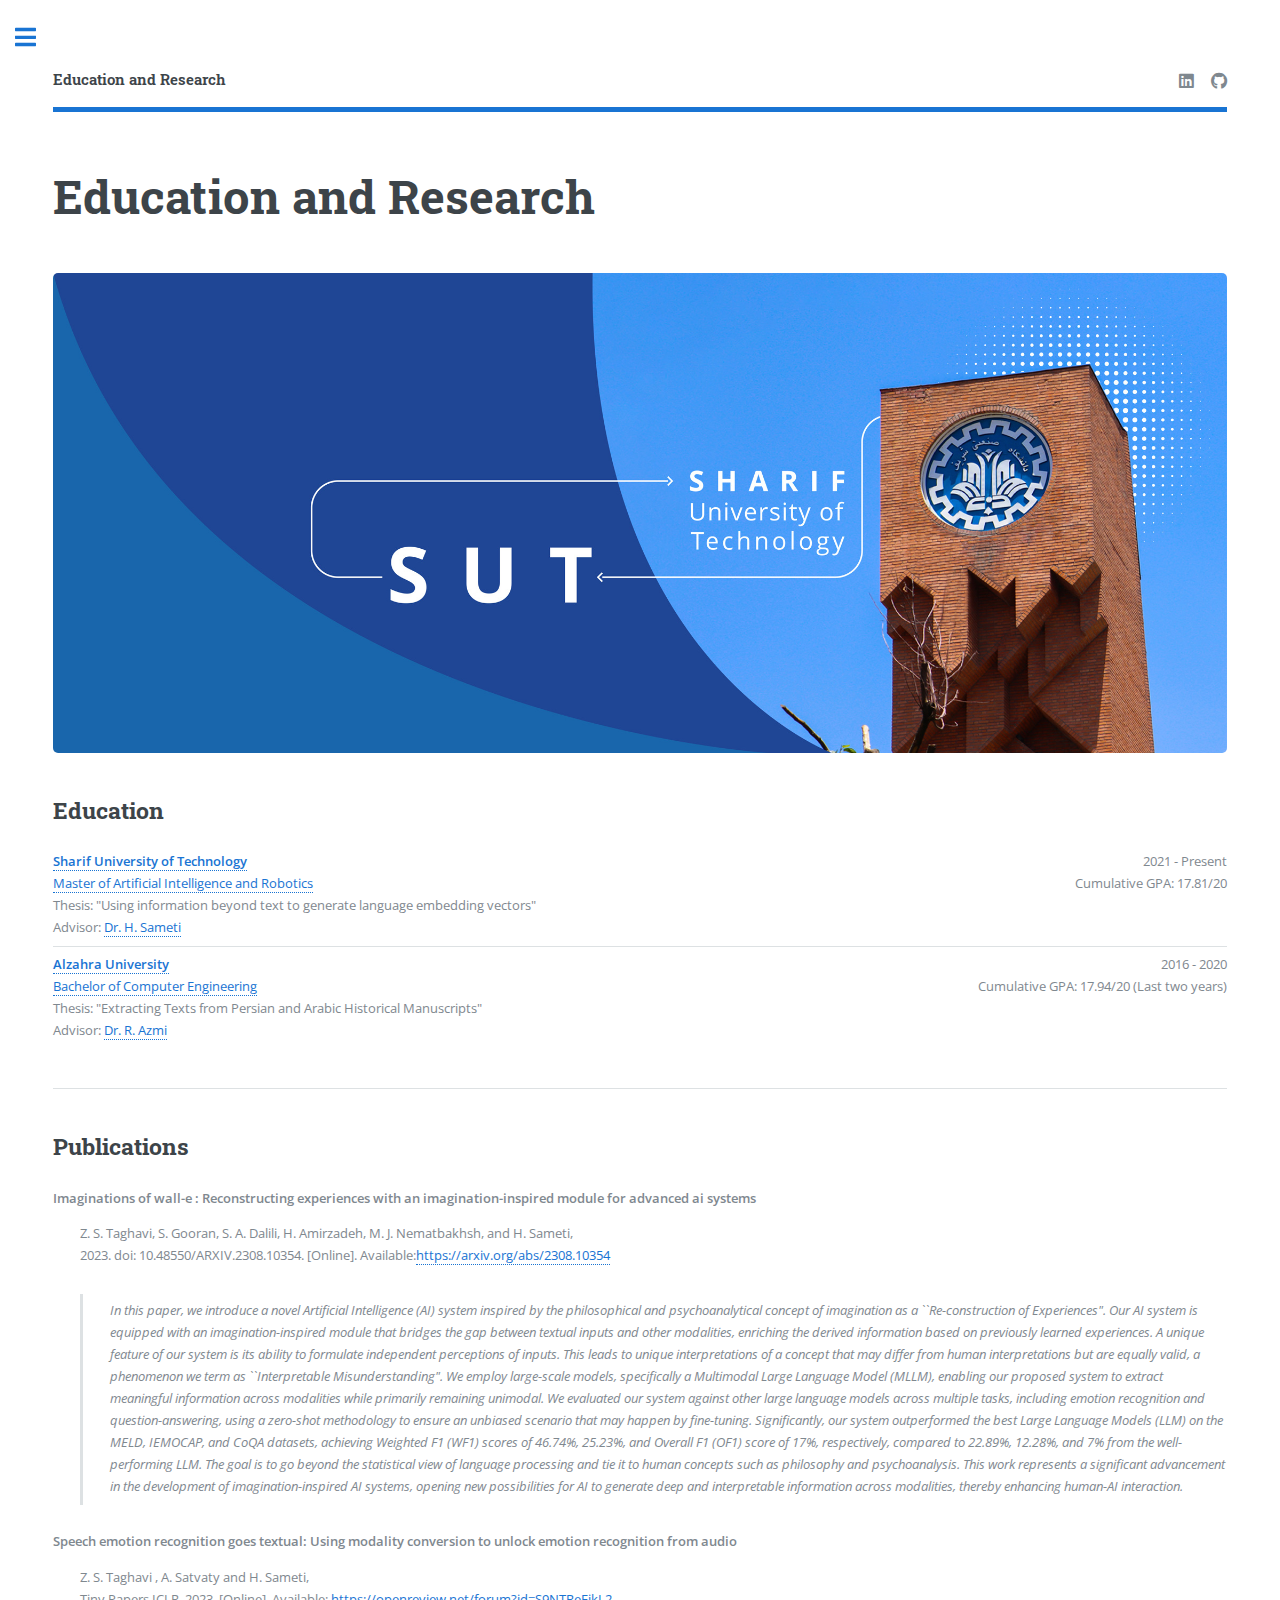
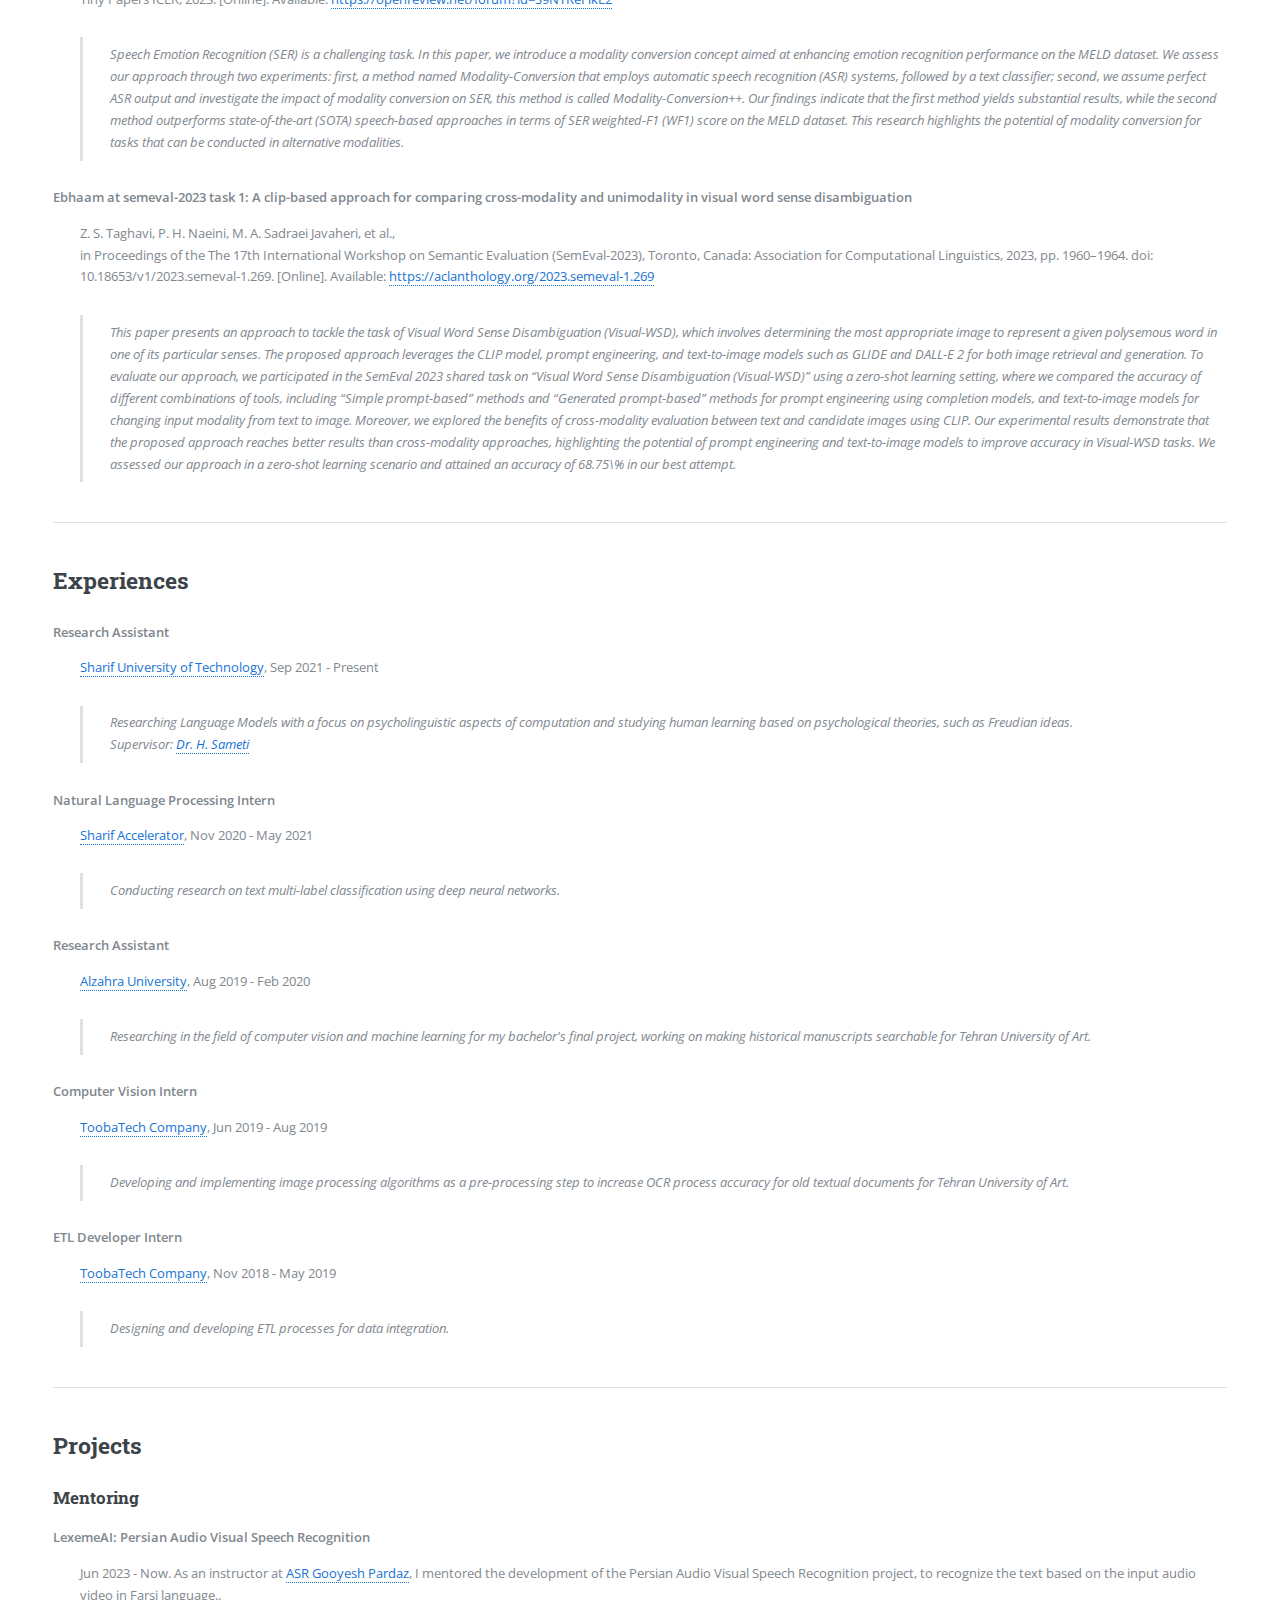
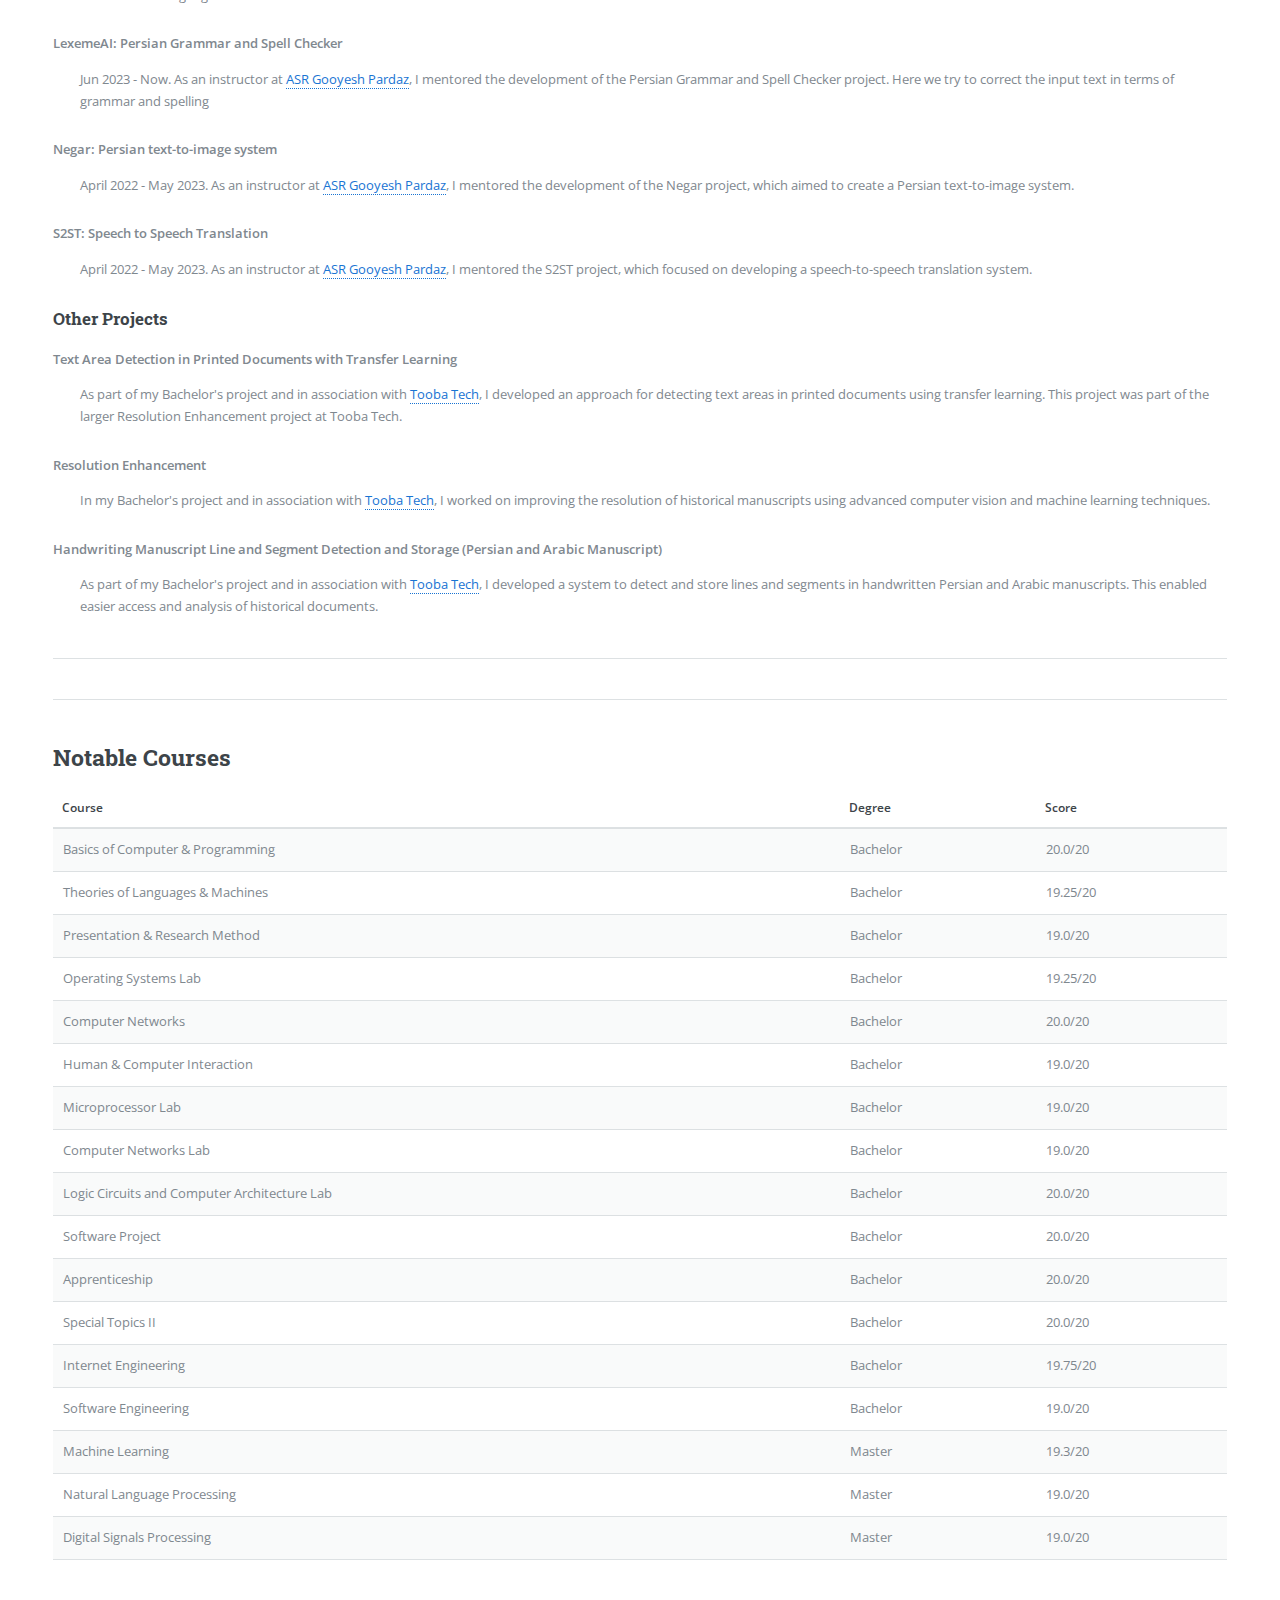
==== commit 6e5f87e8: "Update Education_and_Research.html" ====
--- a/Education_and_Research.html
+++ b/Education_and_Research.html
@@ -22,7 +22,7 @@
 
 							<!-- Header -->
 								<header id="header">
-									<a href="Education_and_Research.html" class="logo"><strong>Educational Background</strong></a>
+									<a href="Education_and_Research.html" class="logo"><strong>Education and Research </strong></a>
 									<ul class="icons">
 										<li><a href="https://www.linkedin.com/in/zeinab-taghavi" class="icon brands fa-linkedin"><span class="label">Linkedin</span></a></li>
 										<li><a href="https://github.com/ZeinabTaghavi" class="icon brands fa-github"><span class="label">Github</span></a></li>
@@ -34,7 +34,7 @@
 							<!-- Content -->
 								<section>
 									<header class="main">
-										<h1>Educational Background</h1>
+										<h1>Education and Research</h1>
 									</header>
 
 									<span class="image main"><img src="images/edu_1.png" alt="" /></span>
@@ -59,6 +59,43 @@
 									
 									<hr class="major" />
 									
+									<div id="Publications">
+										<h2>Publications</h2>
+										<dl>
+
+ 
+											<dt>Imaginations of wall-e : Reconstructing experiences with an imagination-inspired module for advanced ai systems</dt>
+											<dd>
+												<p>Z. S. Taghavi, S. Gooran, S. A. Dalili, H. Amirzadeh, M. J. Nematbakhsh, and H. Sameti,<br>
+													2023. doi: 10.48550/ARXIV.2308.10354. [Online]. Available:<a href="https://arxiv.org/abs/2308.10354">https://arxiv.org/abs/2308.10354</a><br>
+													<blockquote> In this paper, we introduce a novel Artificial Intelligence (AI) system inspired by the philosophical and psychoanalytical concept of imagination as a ``Re-construction of Experiences". Our AI system is equipped with an imagination-inspired module that bridges the gap between textual inputs and other modalities, enriching the derived information based on previously learned experiences. A unique feature of our system is its ability to formulate independent perceptions of inputs. This leads to unique interpretations of a concept that may differ from human interpretations but are equally valid, a phenomenon we term as ``Interpretable Misunderstanding". We employ large-scale models, specifically a Multimodal Large Language Model (MLLM), enabling our proposed system to extract meaningful information across modalities while primarily remaining unimodal. We evaluated our system against other large language models across multiple tasks, including emotion recognition and question-answering, using a zero-shot methodology to ensure an unbiased scenario that may happen by fine-tuning. Significantly, our system outperformed the best Large Language Models (LLM) on the MELD, IEMOCAP, and CoQA datasets, achieving Weighted F1 (WF1) scores of 46.74%, 25.23%, and Overall F1 (OF1) score of 17%, respectively, compared to 22.89%, 12.28%, and 7% from the well-performing LLM. The goal is to go beyond the statistical view of language processing and tie it to human concepts such as philosophy and psychoanalysis. This work represents a significant advancement in the development of imagination-inspired AI systems, opening new possibilities for AI to generate deep and interpretable information across modalities, thereby enhancing human-AI interaction.
+														<br>
+											</dd>
+
+											
+											<dt>Speech emotion recognition goes textual: Using modality conversion to unlock emotion recognition from audio</dt>
+											<dd>
+												<p>Z. S. Taghavi , A. Satvaty and H. Sameti,<br>
+													Tiny Papers ICLR, 2023. [Online]. Available: <a href="https://openreview.net/forum?id=S9NTReFikL2">https://openreview.net/forum?id=S9NTReFikL2</a><br>
+													<blockquote> Speech Emotion Recognition (SER) is a challenging task. In this paper, we introduce a modality conversion concept aimed at enhancing emotion recognition performance on the MELD dataset. We assess our approach through two experiments: first, a method named Modality-Conversion that employs automatic speech recognition (ASR) systems, followed by a text classifier; second, we assume perfect ASR output and investigate the impact of modality conversion on SER, this method is called Modality-Conversion++. Our findings indicate that the first method yields substantial results, while the second method outperforms state-of-the-art (SOTA) speech-based approaches in terms of SER weighted-F1 (WF1) score on the MELD dataset. This research highlights the potential of modality conversion for tasks that can be conducted in alternative modalities.
+														<br>
+											</dd>
+
+											
+
+											<dt>Ebhaam at semeval-2023 task 1: A clip-based approach for comparing cross-modality and unimodality in visual word sense disambiguation</dt>
+											<dd>
+												<p>Z. S. Taghavi, P. H. Naeini, M. A. Sadraei Javaheri, et al.,<br>
+													in Proceedings of the The 17th International Workshop on Semantic Evaluation (SemEval-2023), Toronto, Canada: Association for Computational Linguistics, 2023, pp. 1960–1964. doi: 10.18653/v1/2023.semeval-1.269. [Online]. Available: <a href="https://aclanthology.org/2023.semeval-1.269">https://aclanthology.org/2023.semeval-1.269</a>
+													<blockquote> This paper presents an approach to tackle the task of Visual Word Sense Disambiguation (Visual-WSD), which involves determining the most appropriate image to represent a given polysemous word in one of its particular senses. The proposed approach leverages the CLIP model, prompt engineering, and text-to-image models such as GLIDE and DALL-E 2 for both image retrieval and generation. To evaluate our approach, we participated in the SemEval 2023 shared task on “Visual Word Sense Disambiguation (Visual-WSD)” using a zero-shot learning setting, where we compared the accuracy of different combinations of tools, including “Simple prompt-based” methods and “Generated prompt-based” methods for prompt engineering using completion models, and text-to-image models for changing input modality from text to image. Moreover, we explored the benefits of cross-modality evaluation between text and candidate images using CLIP. Our experimental results demonstrate that the proposed approach reaches better results than cross-modality approaches, highlighting the potential of prompt engineering and text-to-image models to improve accuracy in Visual-WSD tasks. We assessed our approach in a zero-shot learning scenario and attained an accuracy of 68.75\% in our best attempt.
+														<br>
+											</dd>
+
+										</dl>
+									</div>
+
+									<hr class="major" />
+									
 									<div id="Experiences">
 										<h2>Experiences</h2>
 										<dl>
@@ -98,6 +135,15 @@
 
 										<h3>Mentoring</h3>
 										<dl>
+											<dt>LexemeAI: Persian Audio Visual Speech Recognition</dt>
+											<dd>
+												<p>Jun 2023 - Now. As an instructor at <a href="http://asr-gooyesh.com/en/">ASR Gooyesh Pardaz</a>, I mentored the development of the Persian Audio Visual Speech Recognition project, to recognize the text based on the input audio video in Farsi language..</p>
+											</dd>
+											<dt>LexemeAI: Persian Grammar and Spell Checker</dt>
+											<dd>
+												<p>Jun 2023 - Now. As an instructor at <a href="http://asr-gooyesh.com/en/">ASR Gooyesh Pardaz</a>, I mentored the development of the Persian Grammar and Spell Checker project. Here we try to correct the input text in terms of grammar and spelling</p>
+											</dd>
+
 											<dt>Negar: Persian text-to-image system</dt>
 											<dd>
 												<p>April 2022 - May 2023. As an instructor at <a href="http://asr-gooyesh.com/en/">ASR Gooyesh Pardaz</a>, I mentored the development of the Negar project, which aimed to create a Persian text-to-image system.</p>
@@ -335,4 +381,4 @@
 			<script src="assets/js/main.js"></script>
 
 	</body>
-</html>+</html>
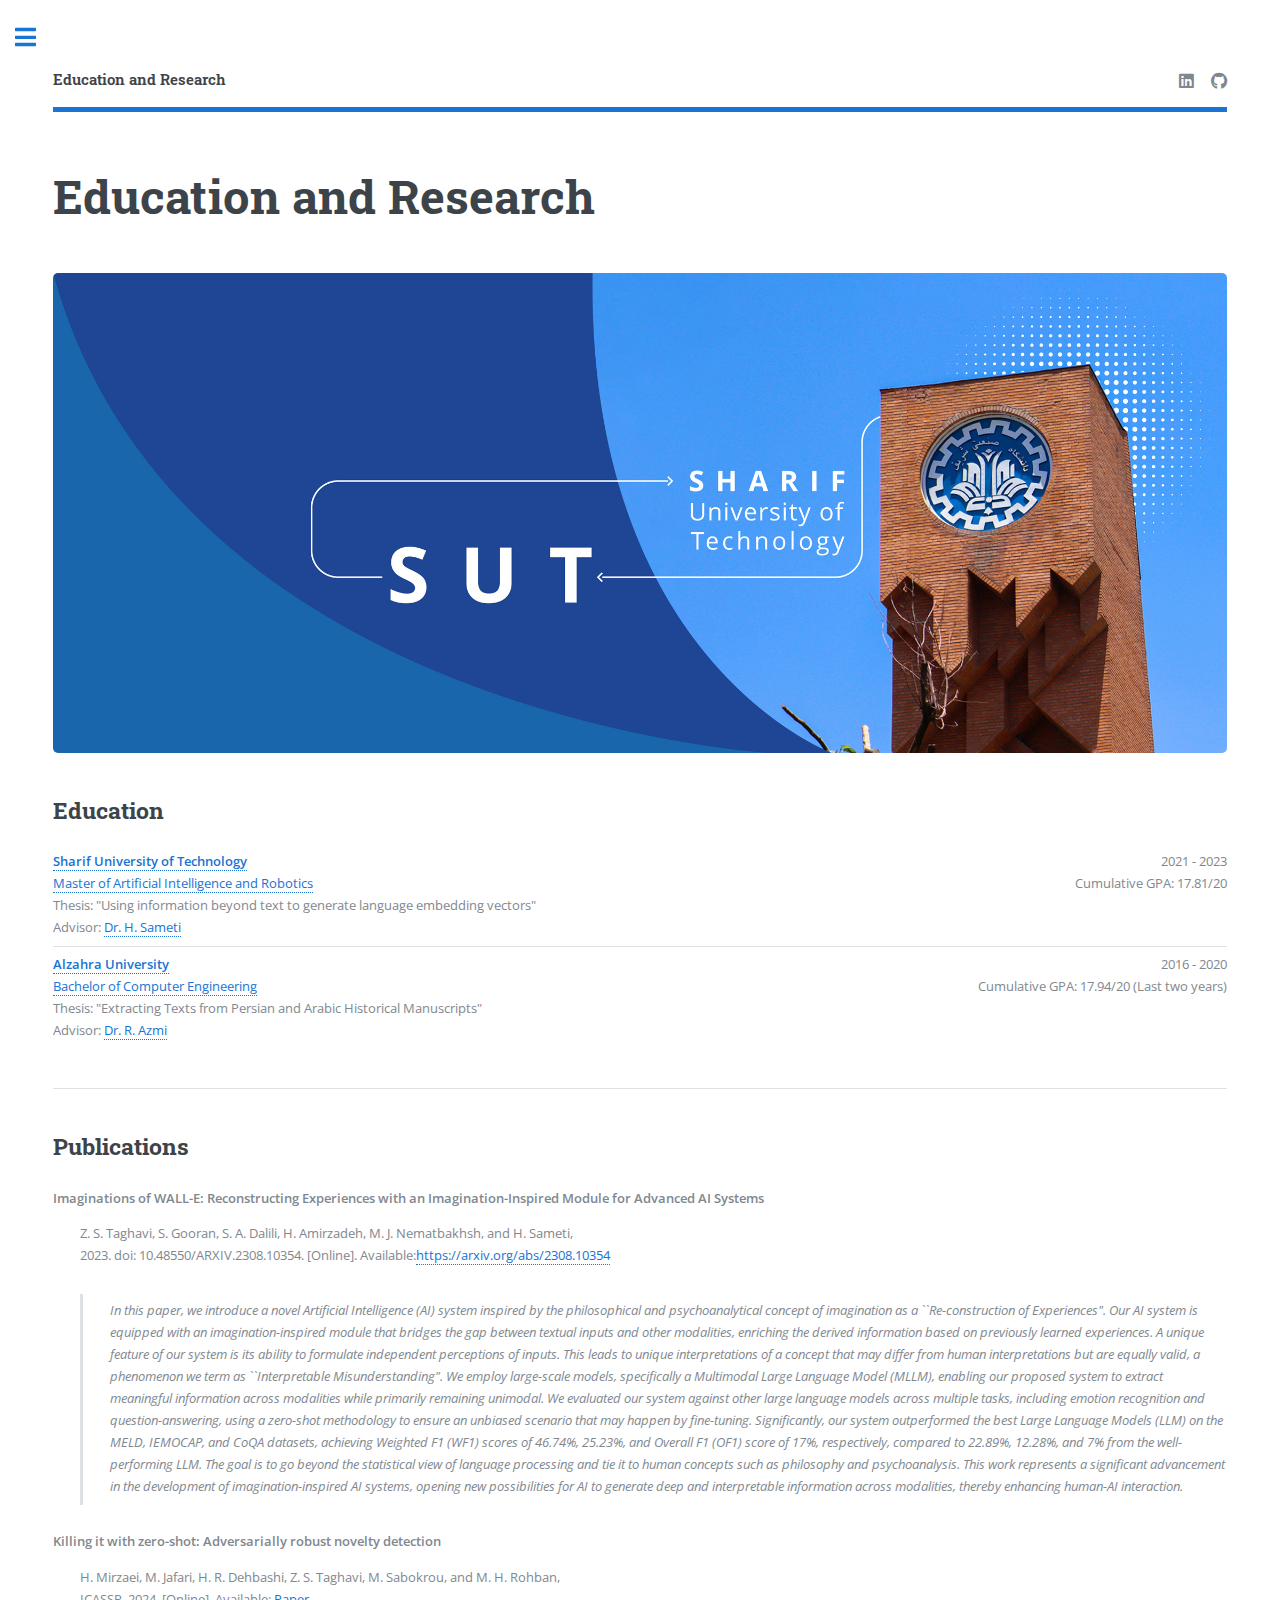
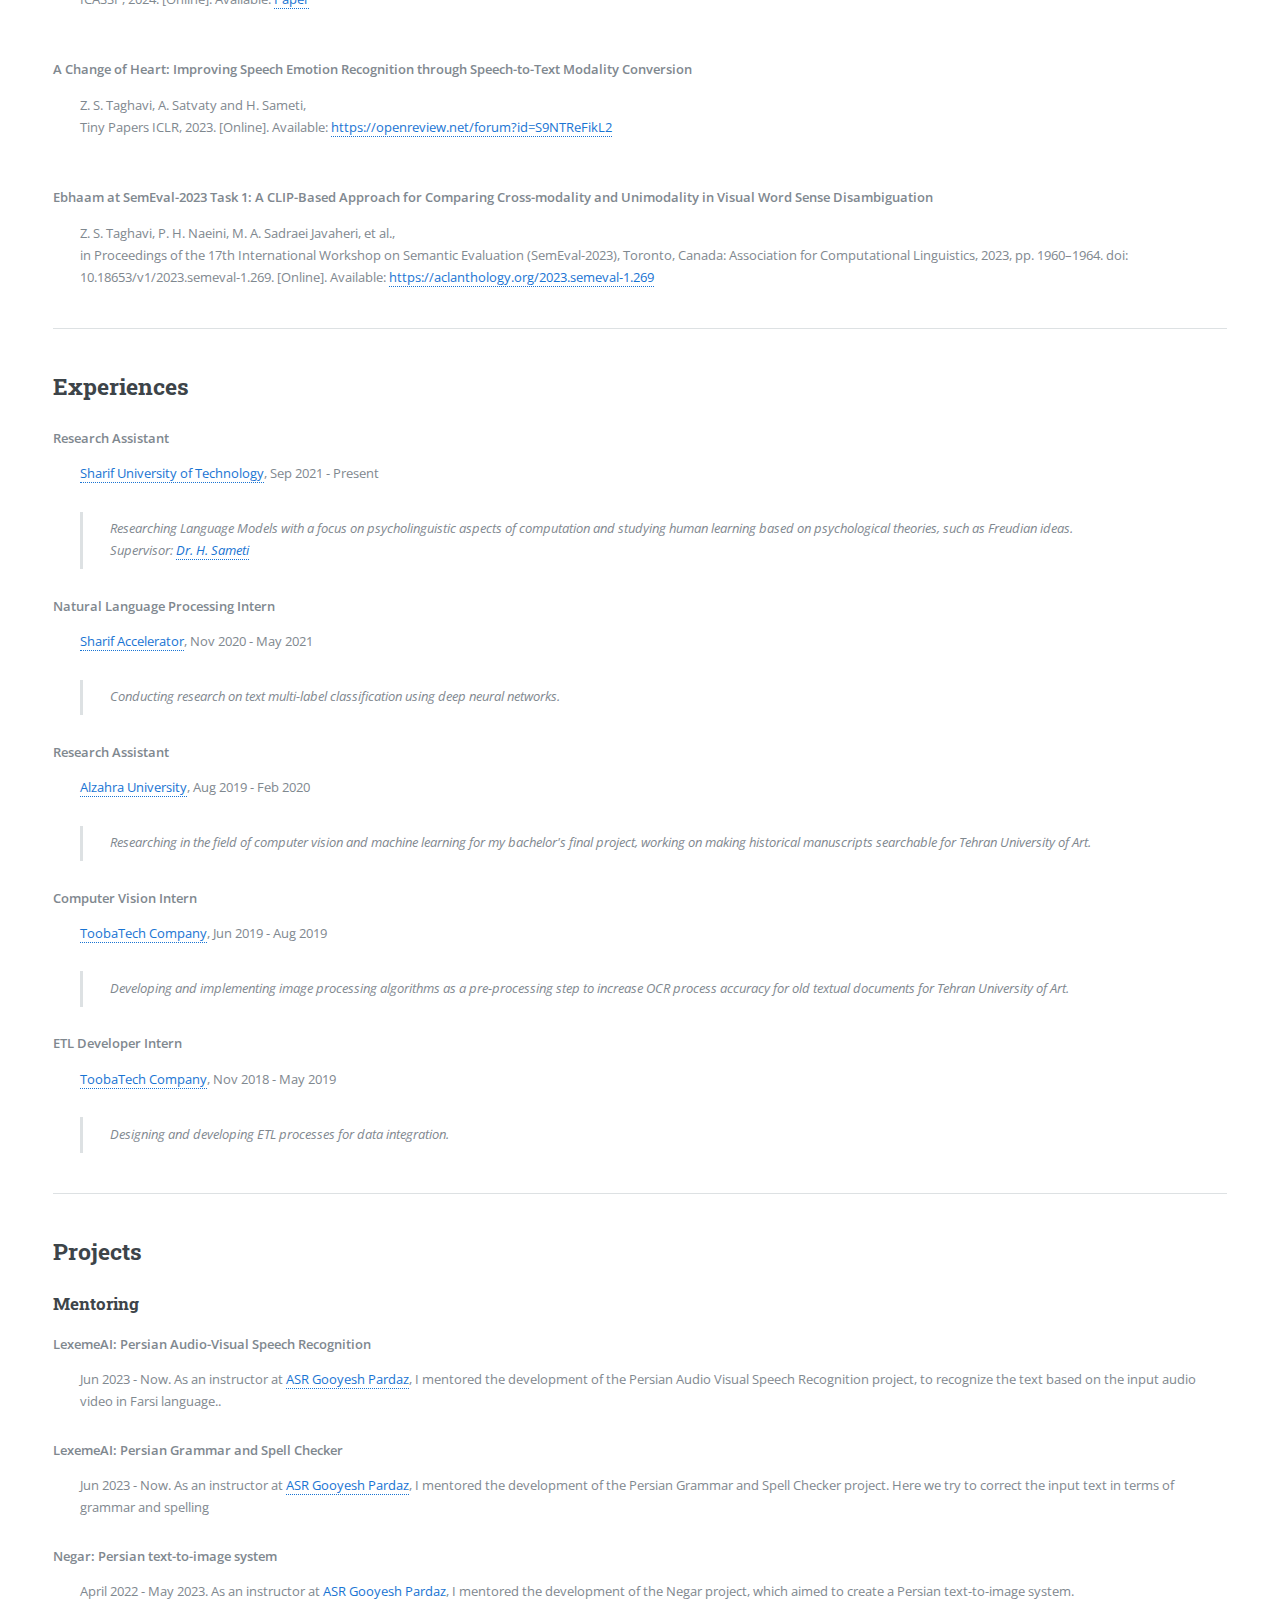
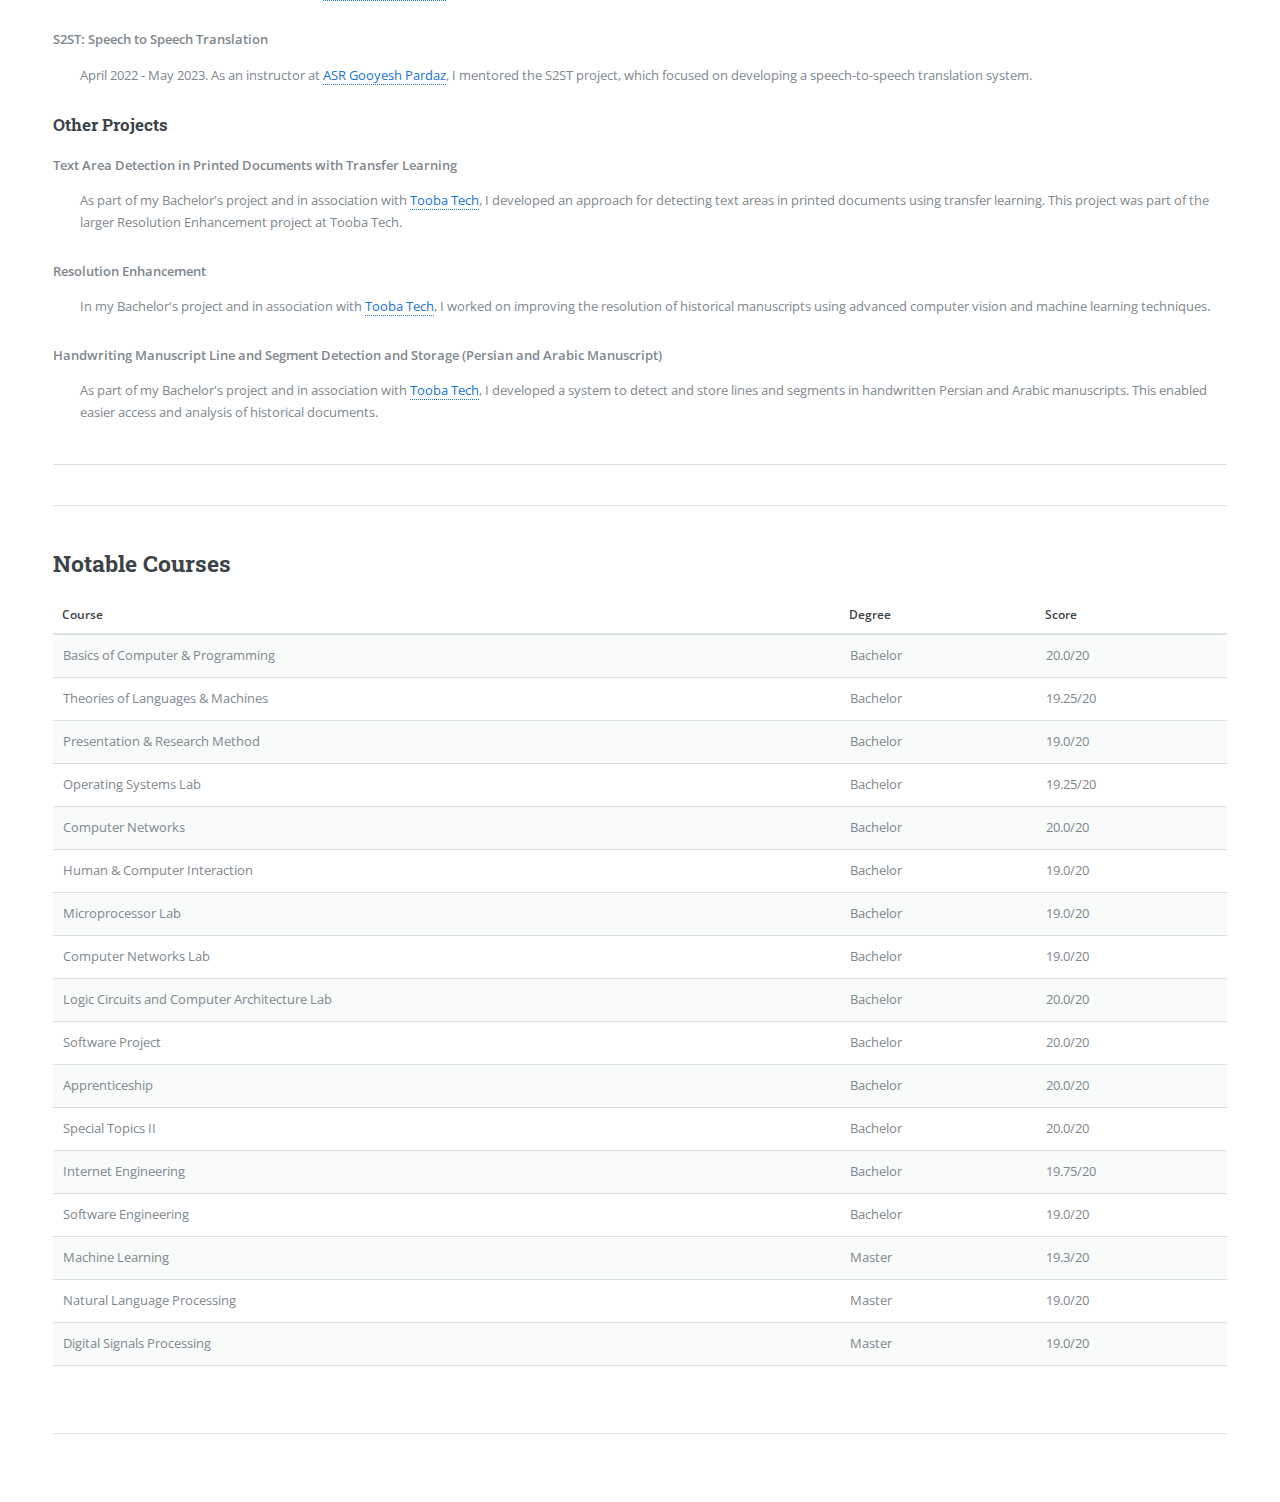
==== commit 6e07da7d: "Update Education_and_Research.html" ====
--- a/Education_and_Research.html
+++ b/Education_and_Research.html
@@ -43,7 +43,7 @@
 										<h2>Education</h2>
 										<ul class="alt">
 											<li>
-												<strong><a href="https://en.sharif.edu">Sharif University of Technology</a></strong> <span style="float: right;">2021 - Present</span><br>
+												<strong><a href="https://en.sharif.edu">Sharif University of Technology</a></strong> <span style="float: right;">2021 - 2023</span><br>
 												<a href="https://ce.sharif.edu">Master of Artificial Intelligence and Robotics</a> <span style="float: right;">Cumulative GPA: 17.81/20</span><br>
 												Thesis: "Using information beyond text to generate language embedding vectors"<br>
 												Advisor: <a href="http://sharif.edu/~sameti/">Dr. H. Sameti</a>
@@ -64,7 +64,7 @@
 										<dl>
 
  
-											<dt>Imaginations of wall-e : Reconstructing experiences with an imagination-inspired module for advanced ai systems</dt>
+											<dt>Imaginations of WALL-E: Reconstructing Experiences with an Imagination-Inspired Module for Advanced AI Systems</dt>
 											<dd>
 												<p>Z. S. Taghavi, S. Gooran, S. A. Dalili, H. Amirzadeh, M. J. Nematbakhsh, and H. Sameti,<br>
 													2023. doi: 10.48550/ARXIV.2308.10354. [Online]. Available:<a href="https://arxiv.org/abs/2308.10354">https://arxiv.org/abs/2308.10354</a><br>
@@ -72,23 +72,26 @@
 														<br>
 											</dd>
 
+											<dt>Killing it with zero-shot: Adversarially robust novelty detection</dt>
+											<dd>
+												<p>H. Mirzaei, M. Jafari, H. R. Dehbashi, Z. S. Taghavi, M. Sabokrou, and M. H. Rohban,<br>
+													ICASSP, 2024. [Online]. Available: <a href="https://drive.google.com/file/d/1_WLcd-bbjF22BXxxhSAQElJRp2kBuF4z/view?usp=sharing">Paper</a><br>
+													<br>
+											</dd>
+
+											<dt>A Change of Heart: Improving Speech Emotion Recognition through Speech-to-Text Modality Conversion</dt>
+											<dd>
+												<p>Z. S. Taghavi, A. Satvaty and H. Sameti,<br>
+													Tiny Papers ICLR, 2023. [Online]. Available: <a href="https://openreview.net/forum?id=S9NTReFikL2">https://openreview.net/forum?id=S9NTReFikL2</a><br>
+													<br>
+											</dd>
+
 											
-											<dt>Speech emotion recognition goes textual: Using modality conversion to unlock emotion recognition from audio</dt>
-											<dd>
-												<p>Z. S. Taghavi , A. Satvaty and H. Sameti,<br>
-													Tiny Papers ICLR, 2023. [Online]. Available: <a href="https://openreview.net/forum?id=S9NTReFikL2">https://openreview.net/forum?id=S9NTReFikL2</a><br>
-													<blockquote> Speech Emotion Recognition (SER) is a challenging task. In this paper, we introduce a modality conversion concept aimed at enhancing emotion recognition performance on the MELD dataset. We assess our approach through two experiments: first, a method named Modality-Conversion that employs automatic speech recognition (ASR) systems, followed by a text classifier; second, we assume perfect ASR output and investigate the impact of modality conversion on SER, this method is called Modality-Conversion++. Our findings indicate that the first method yields substantial results, while the second method outperforms state-of-the-art (SOTA) speech-based approaches in terms of SER weighted-F1 (WF1) score on the MELD dataset. This research highlights the potential of modality conversion for tasks that can be conducted in alternative modalities.
-														<br>
-											</dd>
-
-											
-
-											<dt>Ebhaam at semeval-2023 task 1: A clip-based approach for comparing cross-modality and unimodality in visual word sense disambiguation</dt>
+											<dt>Ebhaam at SemEval-2023 Task 1: A CLIP-Based Approach for Comparing Cross-modality and Unimodality in Visual Word Sense Disambiguation</dt>
 											<dd>
 												<p>Z. S. Taghavi, P. H. Naeini, M. A. Sadraei Javaheri, et al.,<br>
-													in Proceedings of the The 17th International Workshop on Semantic Evaluation (SemEval-2023), Toronto, Canada: Association for Computational Linguistics, 2023, pp. 1960–1964. doi: 10.18653/v1/2023.semeval-1.269. [Online]. Available: <a href="https://aclanthology.org/2023.semeval-1.269">https://aclanthology.org/2023.semeval-1.269</a>
-													<blockquote> This paper presents an approach to tackle the task of Visual Word Sense Disambiguation (Visual-WSD), which involves determining the most appropriate image to represent a given polysemous word in one of its particular senses. The proposed approach leverages the CLIP model, prompt engineering, and text-to-image models such as GLIDE and DALL-E 2 for both image retrieval and generation. To evaluate our approach, we participated in the SemEval 2023 shared task on “Visual Word Sense Disambiguation (Visual-WSD)” using a zero-shot learning setting, where we compared the accuracy of different combinations of tools, including “Simple prompt-based” methods and “Generated prompt-based” methods for prompt engineering using completion models, and text-to-image models for changing input modality from text to image. Moreover, we explored the benefits of cross-modality evaluation between text and candidate images using CLIP. Our experimental results demonstrate that the proposed approach reaches better results than cross-modality approaches, highlighting the potential of prompt engineering and text-to-image models to improve accuracy in Visual-WSD tasks. We assessed our approach in a zero-shot learning scenario and attained an accuracy of 68.75\% in our best attempt.
-														<br>
+													in Proceedings of the 17th International Workshop on Semantic Evaluation (SemEval-2023), Toronto, Canada: Association for Computational Linguistics, 2023, pp. 1960–1964. doi: 10.18653/v1/2023.semeval-1.269. [Online]. Available: <a href="https://aclanthology.org/2023.semeval-1.269">https://aclanthology.org/2023.semeval-1.269</a>
+													<br>
 											</dd>
 
 										</dl>
@@ -135,7 +138,7 @@
 
 										<h3>Mentoring</h3>
 										<dl>
-											<dt>LexemeAI: Persian Audio Visual Speech Recognition</dt>
+											<dt>LexemeAI: Persian Audio-Visual Speech Recognition</dt>
 											<dd>
 												<p>Jun 2023 - Now. As an instructor at <a href="http://asr-gooyesh.com/en/">ASR Gooyesh Pardaz</a>, I mentored the development of the Persian Audio Visual Speech Recognition project, to recognize the text based on the input audio video in Farsi language..</p>
 											</dd>
@@ -306,6 +309,7 @@
 									<li><a href="Education_and_Research.html">Education & Research</a></li>
 									<ul>
 										<li><a href="#Education">Education</a></li>
+										<li><a href="#Publications">Publications</a></li>
 										<li><a href="#Experiences">Experiences</a></li>
 										<li><a href="#Projects">Projects</a></li>
 										<!-- <li><a href="#Publications">Publications</a></li> -->
